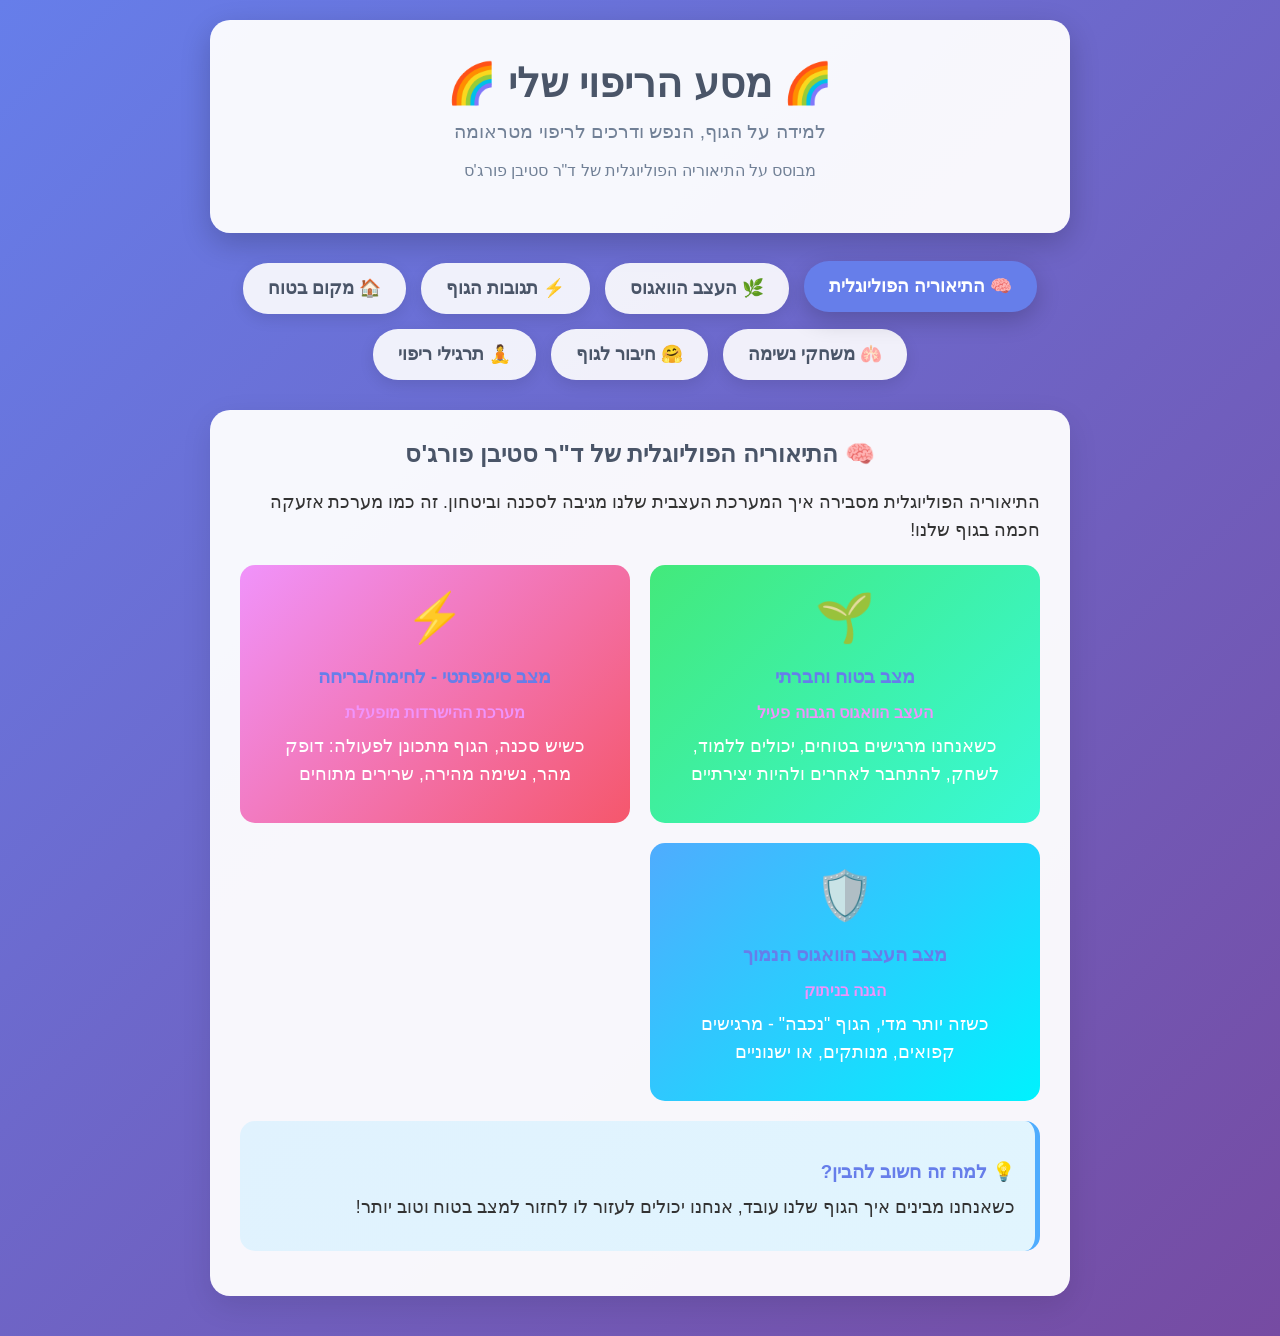
==== Index.html @ b48c8719 "Create Index.html" ====
<!DOCTYPE html>
<html lang="he" dir="rtl">
<head>
    <meta charset="UTF-8">
    <meta name="viewport" content="width=device-width, initial-scale=1.0">
    <title>מסע הריפוי שלי - הבנת טראומה</title>
    <style>
        * {
            margin: 0;
            padding: 0;
            box-sizing: border-box;
            font-family: 'Segoe UI', Tahoma, Geneva, Verdana, sans-serif;
        }

        body {
            background: linear-gradient(135deg, #667eea 0%, #764ba2 100%);
            min-height: 100vh;
            color: #333;
        }

        .container {
            max-width: 900px;
            margin: 0 auto;
            padding: 20px;
        }

        .header {
            text-align: center;
            background: rgba(255, 255, 255, 0.95);
            padding: 40px;
            border-radius: 20px;
            margin-bottom: 30px;
            box-shadow: 0 10px 30px rgba(0, 0, 0, 0.2);
        }

        .header h1 {
            color: #4a5568;
            font-size: 2.5em;
            margin-bottom: 10px;
        }

        .header p {
            color: #718096;
            font-size: 1.2em;
        }

        .navigation {
            display: flex;
            justify-content: center;
            flex-wrap: wrap;
            gap: 15px;
            margin-bottom: 30px;
        }

        .nav-btn {
            background: rgba(255, 255, 255, 0.9);
            border: none;
            padding: 15px 25px;
            border-radius: 25px;
            cursor: pointer;
            font-size: 1.1em;
            font-weight: bold;
            color: #4a5568;
            transition: all 0.3s ease;
            box-shadow: 0 5px 15px rgba(0, 0, 0, 0.1);
        }

        .nav-btn:hover, .nav-btn.active {
            background: #667eea;
            color: white;
            transform: translateY(-2px);
            box-shadow: 0 8px 25px rgba(0, 0, 0, 0.2);
        }

        .content-section {
            display: none;
            background: rgba(255, 255, 255, 0.95);
            padding: 30px;
            border-radius: 20px;
            margin-bottom: 20px;
            box-shadow: 0 10px 30px rgba(0, 0, 0, 0.1);
            animation: fadeIn 0.5s ease-in;
        }

        .content-section.active {
            display: block;
        }

        @keyframes fadeIn {
            from { opacity: 0; transform: translateY(20px); }
            to { opacity: 1; transform: translateY(0); }
        }

        .nervous-system {
            display: grid;
            grid-template-columns: repeat(auto-fit, minmax(280px, 1fr));
            gap: 20px;
            margin: 20px 0;
        }

        .system-card {
            background: linear-gradient(135deg, #43e97b 0%, #38f9d7 100%);
            color: white;
            padding: 25px;
            border-radius: 15px;
            text-align: center;
            transition: transform 0.3s ease;
        }

        .system-card.danger {
            background: linear-gradient(135deg, #f093fb 0%, #f5576c 100%);
        }

        .system-card.shutdown {
            background: linear-gradient(135deg, #4facfe 0%, #00f2fe 100%);
        }

        .system-card:hover {
            transform: scale(1.05);
        }

        .system-icon {
            font-size: 3em;
            margin-bottom: 15px;
        }

        .vagus-illustration {
            background: linear-gradient(135deg, #ffecd2 0%, #fcb69f 100%);
            padding: 30px;
            border-radius: 20px;
            margin: 20px 0;
            text-align: center;
        }

        .vagus-diagram {
            display: flex;
            flex-direction: column;
            align-items: center;
            margin: 20px 0;
        }

        .brain-icon {
            font-size: 4em;
            margin-bottom: 10px;
            animation: pulse 2s infinite;
        }

        @keyframes pulse {
            0%, 100% { opacity: 1; }
            50% { opacity: 0.7; }
        }

        .vagus-line {
            width: 6px;
            height: 100px;
            background: linear-gradient(to bottom, #667eea, #764ba2);
            border-radius: 3px;
            position: relative;
            margin: 10px 0;
        }

        .organs {
            display: flex;
            justify-content: space-around;
            width: 100%;
            margin-top: 20px;
        }

        .organ {
            text-align: center;
            font-size: 2em;
        }

        .breathing-games {
            display: grid;
            grid-template-columns: repeat(auto-fit, minmax(300px, 1fr));
            gap: 20px;
            margin: 20px 0;
        }

        .breathing-exercise {
            text-align: center;
            padding: 30px;
            background: linear-gradient(135deg, #ffecd2 0%, #fcb69f 100%);
            border-radius: 20px;
            margin: 20px 0;
        }

        .breathing-circle {
            width: 200px;
            height: 200px;
            border: 4px solid #ff6b6b;
            border-radius: 50%;
            margin: 20px auto;
            display: flex;
            align-items: center;
            justify-content: center;
            font-size: 1.5em;
            font-weight: bold;
            color: #ff6b6b;
            transition: all 4s ease-in-out;
            cursor: pointer;
        }

        .breathing-circle.inhale {
            transform: scale(1.3);
            background: rgba(255, 107, 107, 0.1);
        }

        .breathing-circle.exhale {
            transform: scale(0.8);
            background: rgba(255, 107, 107, 0.05);
        }

        .box-breathing {
            width: 200px;
            height: 200px;
            border: 4px solid #4facfe;
            margin: 20px auto;
            position: relative;
            background: rgba(79, 172, 254, 0.1);
        }

        .box-dot {
            width: 20px;
            height: 20px;
            background: #4facfe;
            border-radius: 50%;
            position: absolute;
            transition: all 4s ease-in-out;
        }

        .box-dot.top-left { top: -10px; left: -10px; }
        .box-dot.top-right { top: -10px; right: -10px; }
        .box-dot.bottom-right { bottom: -10px; right: -10px; }
        .box-dot.bottom-left { bottom: -10px; left: -10px; }

        .star-breathing {
            width: 200px;
            height: 200px;
            margin: 20px auto;
            position: relative;
            display: flex;
            align-items: center;
            justify-content: center;
        }

        .star {
            font-size: 150px;
            color: #f093fb;
            transition: all 3s ease-in-out;
            cursor: pointer;
        }

        .star.glow {
            color: #ffd700;
            text-shadow: 0 0 20px #ffd700;
            transform: scale(1.2);
        }

        .exercise-btn {
            background: #667eea;
            color: white;
            border: none;
            padding: 15px 30px;
            border-radius: 25px;
            font-size: 1.1em;
            cursor: pointer;
            margin: 10px;
            transition: all 0.3s ease;
        }

        .exercise-btn:hover {
            background: #5a67d8;
            transform: translateY(-2px);
        }

        .body-connection {
            display: grid;
            grid-template-columns: repeat(auto-fit, minmax(200px, 1fr));
            gap: 15px;
            margin: 20px 0;
        }

        .body-part {
            background: linear-gradient(135deg, #a8edea 0%, #fed6e3 100%);
            padding: 20px;
            border-radius: 15px;
            text-align: center;
            cursor: pointer;
            transition: all 0.3s ease;
        }

        .body-part:hover {
            transform: translateY(-5px);
            box-shadow: 0 10px 20px rgba(0, 0, 0, 0.1);
        }

        .safe-space {
            background: linear-gradient(135deg, #d299c2 0%, #fef9d7 100%);
            padding: 30px;
            border-radius: 20px;
            text-align: center;
            margin: 20px 0;
        }

        .safe-space-icon {
            font-size: 4em;
            margin-bottom: 20px;
        }

        .relaxation-exercise {
            background: white;
            padding: 25px;
            border-radius: 15px;
            margin: 20px 0;
            border-right: 5px solid #667eea;
        }

        .response-card {
            background: rgba(255, 255, 255, 0.9);
            padding: 20px;
            border-radius: 15px;
            margin: 15px 0;
            border-right: 5px solid #f093fb;
        }

        .healing-card {
            background: rgba(255, 255, 255, 0.9);
            padding: 20px;
            border-radius: 15px;
            margin: 15px 0;
            border-right: 5px solid #43e97b;
        }

        .progress-bar {
            width: 100%;
            height: 10px;
            background: rgba(255, 255, 255, 0.3);
            border-radius: 5px;
            margin: 20px 0;
            overflow: hidden;
        }

        .progress-fill {
            height: 100%;
            background: #4caf50;
            width: 0%;
            transition: width 0.3s ease;
        }

        h2 {
            color: #4a5568;
            margin-bottom: 20px;
            text-align: center;
        }

        h3 {
            color: #667eea;
            margin: 20px 0 10px 0;
        }

        h4 {
            color: #f093fb;
            margin: 15px 0 10px 0;
        }

        p, li {
            line-height: 1.6;
            margin-bottom: 10px;
            font-size: 1.1em;
        }

        .emoji {
            font-size: 1.5em;
            margin: 0 5px;
        }

        .tip-box {
            background: linear-gradient(135deg, #e0f2fe 0%, #e1f5fe 100%);
            padding: 20px;
            border-radius: 15px;
            margin: 15px 0;
            border-right: 5px solid #4facfe;
        }

        @media (max-width: 768px) {
            .nav-btn {
                padding: 12px 18px;
                font-size: 1em;
            }
            
            .navigation {
                gap: 10px;
            }
            
            .breathing-circle, .box-breathing {
                width: 150px;
                height: 150px;
            }
        }
    </style>
</head>
<body>
    <div class="container">
        <div class="header">
            <h1>🌈 מסע הריפוי שלי 🌈</h1>
            <p>למידה על הגוף, הנפש ודרכים לריפוי מטראומה</p>
            <p style="font-size: 1em; margin-top: 10px;">מבוסס על התיאוריה הפוליוגלית של ד"ר סטיבן פורג'ס</p>
        </div>

        <div class="navigation">
            <button class="nav-btn active" onclick="showSection('theory')">🧠 התיאוריה הפוליוגלית</button>
            <button class="nav-btn" onclick="showSection('vagus')">🌿 העצב הוואגוס</button>
            <button class="nav-btn" onclick="showSection('responses')">⚡ תגובות הגוף</button>
            <button class="nav-btn" onclick="showSection('safe-space')">🏠 מקום בטוח</button>
            <button class="nav-btn" onclick="showSection('breathing')">🫁 משחקי נשימה</button>
            <button class="nav-btn" onclick="showSection('body-connection')">🤗 חיבור לגוף</button>
            <button class="nav-btn" onclick="showSection('relaxation')">🧘 תרגילי ריפוי</button>
        </div>

        <!-- התיאוריה הפוליוגלית -->
        <div class="content-section active" id="theory">
            <h2>🧠 התיאוריה הפוליוגלית של ד"ר סטיבן פורג'ס</h2>
            
            <p>התיאוריה הפוליוגלית מסבירה איך המערכת העצבית שלנו מגיבה לסכנה וביטחון. זה כמו מערכת אזעקה חכמה בגוף שלנו!</p>
            
            <div class="nervous-system">
                <div class="system-card">
                    <div class="system-icon">🌱</div>
                    <h3>מצב בטוח וחברתי</h3>
                    <h4>העצב הוואגוס הגבוה פעיל</h4>
                    <p>כשאנחנו מרגישים בטוחים, יכולים ללמוד, לשחק, להתחבר לאחרים ולהיות יצירתיים</p>
                </div>
                <div class="system-card danger">
                    <div class="system-icon">⚡</div>
                    <h3>מצב סימפתטי - לחימה/בריחה</h3>
                    <h4>מערכת ההישרדות מופעלת</h4>
                    <p>כשיש סכנה, הגוף מתכונן לפעולה: דופק מהר, נשימה מהירה, שרירים מתוחים</p>
                </div>
                <div class="system-card shutdown">
                    <div class="system-icon">🛡️</div>
                    <h3>מצב העצב הוואגוס הנמוך</h3>
                    <h4>הגנה בניתוק</h4>
                    <p>כשזה יותר מדי, הגוף "נכבה" - מרגישים קפואים, מנותקים, או ישנוניים</p>
                </div>
            </div>

            <div class="tip-box">
                <h3>💡 למה זה חשוב להבין?</h3>
                <p>כשאנחנו מבינים איך הגוף שלנו עובד, אנחנו יכולים לעזור לו לחזור למצב בטוח וטוב יותר!</p>
            </div>
        </div>

        <!-- העצב הוואגוס -->
        <div class="content-section" id="vagus">
            <h2>🌿 העצב הוואגוס - הגיבור שלנו</h2>
            
            <div class="vagus-illustration">
                <h3>מסע העצב הוואגוס בגוף</h3>
                <div class="vagus-diagram">
                    <div class="brain-icon">🧠</div>
                    <p><strong>המוח</strong> - כאן הכל מתחיל</p>
                    
                    <div class="vagus-line"></div>
                    
                    <div class="organs">
                        <div class="organ">
                            <div>💗</div>
                            <p>לב</p>
                        </div>
                        <div class="organ">
                            <div>🫁</div>
                            <p>ריאות</p>
                        </div>
                        <div class="organ">
                            <div>🍯</div>
                            <p>בטן</p>
                        </div>
                    </div>
                </div>
                
                <div class="response-card">
                    <h4>🌱 העצב הוואגוס הגבוה (החלק החדש)</h4>
                    <p><strong>מה הוא עושה:</strong> עוזר לנו להרגיש בטוחים, להתחבר לאחרים ולהיות רגועים</p>
                    <p><strong>איך זה מרגיש:</strong> נעים, רגוע, יכול לחייך ולדבר בקלות</p>
                </div>
                
                <div class="response-card">
                    <h4>🛡️ העצב הוואגוס הנמוך (החלק הישן)</h4>
                    <p><strong>מה הוא עושה:</strong> מגן עלינו בזמן סכנה גדולה על ידי "כיבוי" הגוף</p>
                    <p><strong>איך זה מרגיש:</strong> קפוא, מנותק, קשה לדבר או לזוז</p>
                </div>
            </div>
        </div>

        <!-- תגובות הגוף -->
        <div class="content-section" id="responses">
            <h2>⚡ תגובות הגוף והדרכים לעזרה</h2>
            
            <div class="response-card">
                <h3>🌈 מצב בטוח וחברתי</h3>
                <h4>איך מזהים:</h4>
                <p>• נשימה רגועה ועמוקה • פנים רגועות • יכולת להקשיב ולדבר • עיניים רכות</p>
                <h4>איך שומרים על המצב הזה:</h4>
                <p>• מוזיקה נעימה • חיבוקים • שיחות נעימות • יצירה ומשחק</p>
            </div>
            
            <div class="response-card">
                <h3>🏃‍♂️ מצב לחימה/בריחה</h3>
                <h4>איך מזהים:</h4>
                <p>• דופק מהר • נשימה מהירה • שרירים מתוחים • קושי לשבת במקום</p>
                <h4>איך עוזרים:</h4>
                <p>• תרגילי נשימה • פעילות גופנית • מוזיקה קצבית • תרגילי הרפיה</p>
            </div>
            
            <div class="response-card">
                <h3>🐢 מצב ניתוק והגנה</h3>
                <h4>איך מזהים:</h4>
                <p>• תחושת "קפיאה" • קושי לדבר • מרגיש רחוק • עייפות חזקה</p>
                <h4>איך עוזרים:</h4>
                <p>• תנועה עדינה • מגע רך • צבעים חמים • מוזיקה שקטה</p>
            </div>

            <div class="tip-box">
                <h3>🔄 תהליך הריפוי</h3>
                <p>הגוף שלנו יודע איך לרפא את עצמו! אנחנו רק צריכים לתת לו את הכלים הנכונים ולהיות סבלניים.</p>
                <p><strong>זכרו:</strong> כל תגובה של הגוף היא תגובת הישרדות חכמה. אנחנו לא צריכים להיות כועסים על הגוף - הוא מנסה להגן עלינו!</p>
            </div>
        </div>

        <!-- מקום בטוח -->
        <div class="content-section" id="safe-space">
            <div class="safe-space">
                <div class="safe-space-icon">🏡</div>
                <h2>מקום בטוח בפנים</h2>
                
                <p>בכל אחד מאיתנו יש מקום מיוחד בפנים שתמיד בטוח! זה המקום שלנו, שאף אחד לא יכול לקחת מאיתנו.</p>
                
                <div class="healing-card">
                    <h3>המקום הבטוח שלי יכול להיות:</h3>
                    <p>🏖️ חוף יפה עם גלים רגועים</p>
                    <p>🏠 בית חם ונעים</p>
                    <p>🌳 עץ גדול וחזק</p>
                    <p>☁️ ענן רך בשמיים</p>
                    <p>🌸 גן פרחים צבעוני</p>
                    <p>🏔️ הר גבוה ושקט</p>
                </div>

                <h3>💭 איך יוצרים מקום בטוח?</h3>
                <div class="healing-card">
                    <p><strong>שלב 1:</strong> עצמו עיניים ונשמו לאט ובעמק</p>
                    <p><strong>שלב 2:</strong> תארו לעצמכם מקום שבו אתם מרגישים בטוחים לגמרי</p>
                    <p><strong>שלב 3:</strong> הוסיפו פרטים: איזה צבעים יש שם? איזה ריחות? איזה קולות?</p>
                    <p><strong>שלב 4:</strong> תחושו איך הגוף שלכם נרגע במקום הזה</p>
                    <p><strong>שלב 5:</strong> תזכרו - תמיד תוכלו לחזור לכאן כשתרצו!</p>
                </div>

                <div class="tip-box">
                    <h3>✨ טיפ מיוחד</h3>
                    <p>אפשר לצייר את המקום הבטוח, לכתוב עליו, או אפילו ליצור אותו במציאות (פינה קטנה בחדר עם כרית ובובה)!</p>
                </div>
            </div>
        </div>

        <!-- משחקי נשימה -->
        <div class="content-section" id="breathing">
            <h2>🫁 משחקי נשימה לריפוי</h2>
            
            <div class="breathing-games">
                <!-- נשימת בלון -->
                <div class="breathing-exercise">
                    <h3>🎈 נשימת הבלון הקסום</h3>
                    <div class="breathing-circle" id="breathingCircle" onclick="startBalloonBreathing()">
                        <span id="breathingText">לחצו להתחלה</span>
                    </div>
                    <button class="exercise-btn" onclick="startBalloonBreathing()">התחל תרגיל</button>
                    <button class="exercise-btn" onclick="stopBalloonBreathing()">עצור</button>
                    <div class="progress-bar">
                        <div class="progress-fill" id="balloonProgress"></div>
                    </div>
                    <p>הבלון שלנו גדל בשאיפה וקטן בנשיפה, כמו קסם!</p>
                </div>

                <!-- נשימת קופסא -->
                <div class="breathing-exercise" style="background: linear-gradient(135deg, #e1f5fe 0%, #b3e5fc 100%);">
                    <h3>📦 נשימת הקופסא</h3>
                    <div class="box-breathing" id="boxBreathing">
                        <div class="box-dot top-left" id="boxDot"></div>
                        <div style="text-align: center; margin-top: 80px; color: #4facfe; font-weight: bold;" id="boxText">לחצו להתחלה</div>
                    </div>
                    <button class="exercise-btn" onclick="startBoxBreathing()" style="background: #4facfe;">התחל תרגיל</button>
                    <button class="exercise-btn" onclick="stopBoxBreathing()" style="background: #4facfe;">עצור</button>
                    <div class="progress-bar">
                        <div class="progress-fill" id="boxProgress" style="background: #4facfe;"></div>
                    </div>
                    <p>עוקבים אחרי הנקודה מסביב לקופסא ונושמים: שאיפה → החזקה → נשיפה → החזקה</p>
                </div>

                <!-- נשימת כוכב -->
                <div class="breathing-exercise" style="background: linear-gradient(135deg, #fce4ec 0%, #f8bbd9 100%);">
                    <h3>⭐ נשימת הכוכב הזוהר</h3>
                    <div class="star-breathing">
                        <div class="star" id="breathingStar" onclick="startStarBreathing()">⭐</div>
                    </div>
                    <div id="starText" style="color: #f093fb; font-weight: bold; margin-bottom: 15px;">לחצו על הכוכב</div>
                    <button class="exercise-btn" onclick="startStarBreathing()" style="background: #f093fb;">התחל תרגיל</button>
                    <button class="exercise-btn" onclick="stopStarBreathing()" style="background: #f093fb;">עצור</button>
                    <div class="progress-bar">
                        <div class="progress-fill" id="starProgress" style="background: #f093fb;"></div>
                    </div>
                    <p>הכוכב זוהר כשאנחנו שואפים ומתעמעם כשאנחנו נושפים. כמה יפה!</p>
                </div>
            </div>

            <div class="relaxation-exercise">
                <h3>🌊 עוד טכניקות נשימה</h3>
                <div class="healing-card">
                    <h4>🐝 נשימת הדבורה</h4>
                    <p>שאפו דרך האף, ובנשיפה עשו קול "זזזז" כמו דבורה. הרעדות עוזרות לרגע את המערכת העצבית!</p>
                </div>
                <div class="healing-card">
                    <h4>🌊 נשימת הגלים</h4>
                    <p>דמיינו שאתם שוכבים על החוף... שאפו כמו גל שמגיע לחוף (4 ספירות), עצרו בנחת (2 ספירות), נשפו כמו גל שחוזר לים (6 ספירות)</p>
                </div>
            </div>
        </div>

        <!-- חיבור לגוף -->
        <div class="content-section" id="body-connection">
            <h2>🤗 חיבור לגוף שלנו</h2>
            
            <p>הגוף שלנו מדבר איתנו כל הזמן! צריך רק לדעת להקשיב 👂</p>
            <p>פיתוח מודעות גופנית (Body Awareness) חיוני לתהליך הריפוי מטראומה</p>

            <div class="body-connection">
                <div class="body-part" onclick="exploreBodyPart('head')">
                    <h3>🧠 הראש</h3>
                    <p>כאן נמצאים הרגשות והמחשבות</p>
                </div>
                <div class="body-part" onclick="exploreBodyPart('chest')">
                    <h3>💗 החזה</h3>
                    <p>כאן מרגישים אהבה וכעס</p>
                </div>
                <div class="body-part" onclick="exploreBodyPart('belly')">
                    <h3>🔥 הבטן</h3>
                    <p>כאן נמצא הכוח שלנו</p>
                </div>
                <div class="body-part" onclick="exploreBodyPart('hands')">
                    <h3>✋ הידיים</h3>
                    <p>נותנות ומקבלות מגע</p>
                </div>
                <div class="body-part" onclick="exploreBodyPart('legs')">
                    <h3>🦵 הרגליים</h3>
                    <p>נושאות אותנו ומחוברות לאדמה</p>
                </div>
            </div>

            <div class="relaxation-exercise">
                <h3>🔍 סריקת הגוף</h3>
                <p>שכבו בנוחות ותעברו בתשומת לב על כל חלק בגוף:</p>
                <div class="healing-card">
                    <p>• איך מרגיש כל חלק?</p>
                    <p>• איפה יש מתח?</p>
                    <p>• איפה יש רגיעה?</p>
                    <p>• שלחו נשימה לכל מקום שצריך ריפוי</p>
                </div>
            </div>
        </div>

        <!-- תרגילי רגיעה וריפוי -->
        <div class="content-section" id="relaxation">
            <h2>🧘 תרגילי רגיעה וריפוי</h2>

            <div class="relaxation-exercise">
                <h3>🌳 תרגיל עץ הכוח</h3>
                <div class="healing-card">
                    <p><strong>עמדו זקופים כמו עץ חזק! 🌳</strong></p>
                    <p>• השורשים שלכם נמצאים עמוק באדמה</p>
                    <p>• הגזע (הגוף) חזק ויציב</p>
                    <p>• הענפים (הידיים) נמתחים לשמיים</p>
                    <p>• אתם חזקים ויכולים להתמודד עם כל רוח!</p>
                </div>
                <div class="tip-box">
                    <h4>💡 למה זה עוזר?</h4>
                    <p>תרגיל גראונדינג זה עוזר לחזק את התחושה של יציבות ובטחון. הוא מחבר אותנו לאדמה ונותן לנו כוח פנימי.</p>
                </div>
            </div>

            <div class="relaxation-exercise">
                <h3>🦋 שחרור מתחים</h3>
                <div class="healing-card">
                    <p>• תכווצו את כל הגוף למשך 5 שניות</p>
                    <p>• שחררו הכל בבת אחת</p>
                    <p>• הרגישו איך המתח יוצא מהגוף</p>
                    <p>• חזרו 3 פעמים</p>
                </div>
                <div class="tip-box">
                    <h4>💡 למה זה עוזר?</h4>
                    <p>כשאנחנו מכווצים ומשחררים שרירים, אנחנו מלמדים את הגוף איך להרפות ולשחרר מתח שנצבר.</p>
                </div>
            </div>

            <div class="relaxation-exercise">
                <h3>❤️ מגע עצמי מרגיע</h3>
                <div class="healing-card">
                    <p>• שימו יד על הלב</p>
                    <p>• הרגישו את הדופק</p>
                    <p>• אמרו לעצמכם: "אני בטוח/ה עכשיו"</p>
                    <p>• נשמו לאט ובעמק</p>
                </div>
                <div class="tip-box">
                    <h4>💡 למה זה עוזר?</h4>
                    <p>מגע עצמי מפעיל את העצב הוואגוס ועוזר למערכת העצבית להירגע. זה אומר לגוף שהוא בטוח.</p>
                </div>
            </div>

            <div class="relaxation-exercise">
                <h3>🎨 יצירת רגשות</h3>
                <div class="healing-card">
                    <p><strong>ציירו איך הרגש שלכם נראה היום:</strong></p>
                    <p>• איזה צבע הוא?</p>
                    <p>• איזה צורה?</p>
                    <p>• איפה בגוף אתם מרגישים אותו?</p>
                    <p>• אפשר גם לכתוב, לרקוד, או לשיר את הרגש</p>
                </div>
                <div class="tip-box">
                    <h4>💡 למה זה עוזר?</h4>
                    <p>ביטוי יצירתי עוזר לנו לעבד רגשות קשים ולתת להם מקום. כשאנחנו יוצרים, אנחנו במצב בטוח וחברתי.</p>
                </div>
            </div>

            <div class="relaxation-exercise">
                <h3>🌙 הכנה לשינה מרגיעה</h3>
                <div class="healing-card">
                    <p>• מעברים איטיים בין הפעילויות</p>
                    <p>• תרגילי נשימה במיטה</p>
                    <p>• חזרה על המקום הבטוח</p>
                    <p>• חיבוק עצמי או בובה רכה</p>
                    <p>• מוזיקה שקטה ונעימה</p>
                </div>
                <div class="tip-box">
                    <h4>💡 למה זה עוזר?</h4>
                    <p>שינה טובה היא חלק חשוב מהריפוי. כשאנחנו ישנים, המוח מעבד ומרפא את החוויות של היום.</p>
                </div>
            </div>
        </div>
    </div>

    <script>
        // משתנים גלובליים
        let balloonBreathingActive = false;
        let boxBreathingActive = false;
        let starBreathingActive = false;

        // פונקציות ניווט
        function showSection(sectionId) {
            // הסתרת כל הסקשנים
            const sections = document.querySelectorAll('.content-section');
            sections.forEach(section => {
                section.classList.remove('active');
            });
            
            // הצגת הסקשן הנבחר
            document.getElementById(sectionId).classList.add('active');
            
            // עדכון כפתורי הניווט
            const navBtns = document.querySelectorAll('.nav-btn');
            navBtns.forEach(btn => {
                btn.classList.remove('active');
            });
            event.target.classList.add('active');
        }

        // נשימת בלון
        function startBalloonBreathing() {
            if (balloonBreathingActive) return;
            
            balloonBreathingActive = true;
            const circle = document.getElementById('breathingCircle');
            const text = document.getElementById('breathingText');
            const progress = document.getElementById('balloonProgress');
            
            let cycle = 0;
            const maxCycles = 8;
            
            function breatheCycle() {
                if (!balloonBreathingActive || cycle >= maxCycles) {
                    balloonBreathingActive = false;
                    text.textContent = 'כל הכבוד! 🌟';
                    circle.className = 'breathing-circle';
                    progress.style.width = '100%';
                    setTimeout(() => {
                        text.textContent = 'לחצו להתחלה';
                        progress.style.width = '0%';
                    }, 2000);
                    return;
                }
                
                // שאיפה
                text.textContent = 'שאפו... 🌬️';
                circle.className = 'breathing-circle inhale';
                
                setTimeout(() => {
                    if (!balloonBreathingActive) return;
                    
                    // נשיפה
                    text.textContent = 'נשפו... 😌';
                    circle.className = 'breathing-circle exhale';
                    
                    setTimeout(() => {
                        cycle++;
                        progress.style.width = (cycle / maxCycles * 100) + '%';
                        breatheCycle();
                    }, 4000);
                }, 4000);
            }
            
            breatheCycle();
        }

        function stopBalloonBreathing() {
            balloonBreathingActive = false;
            document.getElementById('breathingText').textContent = 'לחצו להתחלה';
            document.getElementById('breathingCircle').className = 'breathing-circle';
            document.getElementById('balloonProgress').style.width = '0%';
        }

        // נשימת קופסא
        function startBoxBreathing() {
            if (boxBreathingActive) return;
            
            boxBreathingActive = true;
            const dot = document.getElementById('boxDot');
            const text = document.getElementById('boxText');
            const progress = document.getElementById('boxProgress');
            
            let cycle = 0;
            const maxCycles = 6;
            
            function boxCycle() {
                if (!boxBreathingActive || cycle >= maxCycles) {
                    boxBreathingActive = false;
                    text.textContent = 'כל הכבוד! 🌟';
                    dot.style.top = '-10px';
                    dot.style.left = '-10px';
                    progress.style.width = '100%';
                    setTimeout(() => {
                        text.textContent = 'לחצו להתחלה';
                        progress.style.width = '0%';
                    }, 2000);
                    return;
                }
                
                // שאיפה - מעלה
                text.textContent = 'שאפו... ↑';
                dot.style.top = '-10px';
                dot.style.left = '190px';
                
                setTimeout(() => {
                    if (!boxBreathingActive) return;
                    
                    // החזקה - ימינה
                    text.textContent = 'החזיקו... →';
                    dot.style.top = '190px';
                    dot.style.left = '190px';
                    
                    setTimeout(() => {
                        if (!boxBreathingActive) return;
                        
                        // נשיפה - למטה
                        text.textContent = 'נשפו... ↓';
                        dot.style.top = '190px';
                        dot.style.left = '-10px';
                        
                        setTimeout(() => {
                            if (!boxBreathingActive) return;
                            
                            // החזקה - שמאלה
                            text.textContent = 'החזיקו... ←';
                            dot.style.top = '-10px';
                            dot.style.left = '-10px';
                            
                            setTimeout(() => {
                                cycle++;
                                progress.style.width = (cycle / maxCycles * 100) + '%';
                                boxCycle();
                            }, 4000);
                        }, 4000);
                    }, 4000);
                }, 4000);
            }
            
            boxCycle();
        }

        function stopBoxBreathing() {
            boxBreathingActive = false;
            document.getElementById('boxText').textContent = 'לחצו להתחלה';
            document.getElementById('boxDot').style.top = '-10px';
            document.getElementById('boxDot').style.left = '-10px';
            document.getElementById('boxProgress').style.width = '0%';
        }

        // נשימת כוכב
        function startStarBreathing() {
            if (starBreathingActive) return;
            
            starBreathingActive = true;
            const star = document.getElementById('breathingStar');
            const text = document.getElementById('starText');
            const progress = document.getElementById('starProgress');
            
            let cycle = 0;
            const maxCycles = 7;
            
            function starCycle() {
                if (!starBreathingActive || cycle >= maxCycles) {
                    starBreathingActive = false;
                    text.textContent = 'כל הכבוד! ✨';
                    star.className = 'star';
                    progress.style.width = '100%';
                    setTimeout(() => {
                        text.textContent = 'לחצו על הכוכב';
                        progress.style.width = '0%';
                    }, 2000);
                    return;
                }
                
                // שאיפה - זוהר
                text.textContent = 'שאפו והכוכב זוהר... ✨';
                star.className = 'star glow';
                
                setTimeout(() => {
                    if (!starBreathingActive) return;
                    
                    // נשיפה - דועך
                    text.textContent = 'נשפו והכוכב דועך... 🌟';
                    star.className = 'star';
                    
                    setTimeout(() => {
                        cycle++;
                        progress.style.width = (cycle / maxCycles * 100) + '%';
                        starCycle();
                    }, 3000);
                }, 3000);
            }
            
            starCycle();
        }

        function stopStarBreathing() {
            starBreathingActive = false;
            document.getElementById('starText').textContent = 'לחצו על הכוכב';
            document.getElementById('breathingStar').className = 'star';
            document.getElementById('starProgress').style.width = '0%';
        }

        // חקירת חלקי גוף
        function exploreBodyPart(part) {
            const messages = {
                head: '🧠 הראש שלכם מלא ברעיונות ורגשות! כשמרגישים הרבה, אפשר לנשום ולתת לרעיונות להיות כמו עננים שעוברים בשמיים. זה בסדר לחשוב ולהרגיש!',
                
                chest: '💗 הלב שלכם הוא כמו תוף שמנגן את השיר של החיים! כשהוא דופק מהר, זה אומר שהגוף מתכונן למשהו. אפשר לשים יד על הלב ולנשום איתו.',
                
                belly: '🔥 הבטן היא המקום שבו נמצא הכוח שלכם! כמו אש קטנה שנותנת לכם אנרגיה. כשמרגישים פרפרים בבטן, זה אומר שמשהו חשוב קורה.',
                
                hands: '✋ הידיים שלכם יכולות לתת חיבוקים, ליצור ולגעת. הן גם יכולות להגן עליכם. כשמרגישים לא בטוחים, אפשר לחבק את עצמכם בעדינות.',
                
                legs: '🦵 הרגליים שלכם הן כמו שורשים של עץ! הן מחברות אתכם לאדמה ונותנות לכם כוח לעמוד חזק. הרגישו איך הן נושאות אתכם.'
            };
            
            alert(messages[part] || 'חלק מיוחד בגוף שלכם! 🌟');
        }

        // אתחול האפליקציה
        document.addEventListener('DOMContentLoaded', function() {
            console.log('אפליקציית הטראומה נטענה בהצלחה! 🌈');
        });
    </script>
</body>
</html>
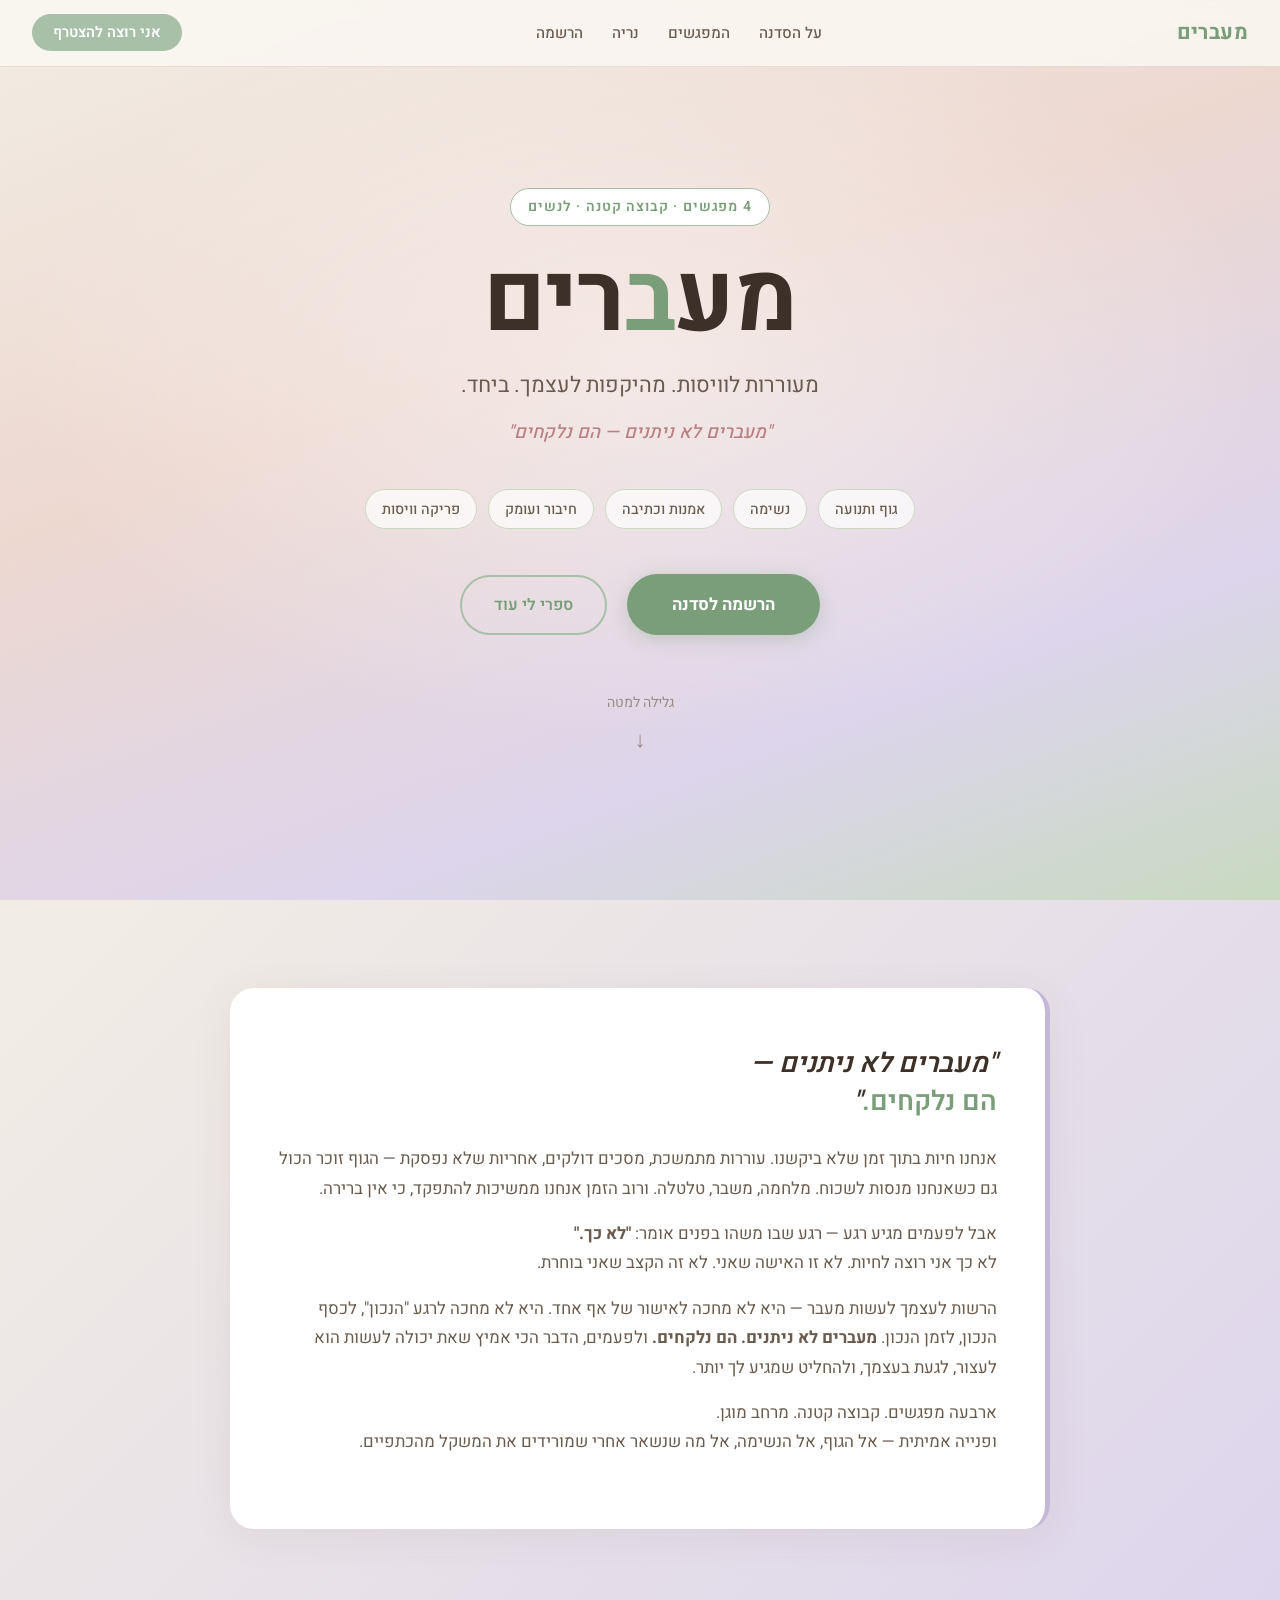
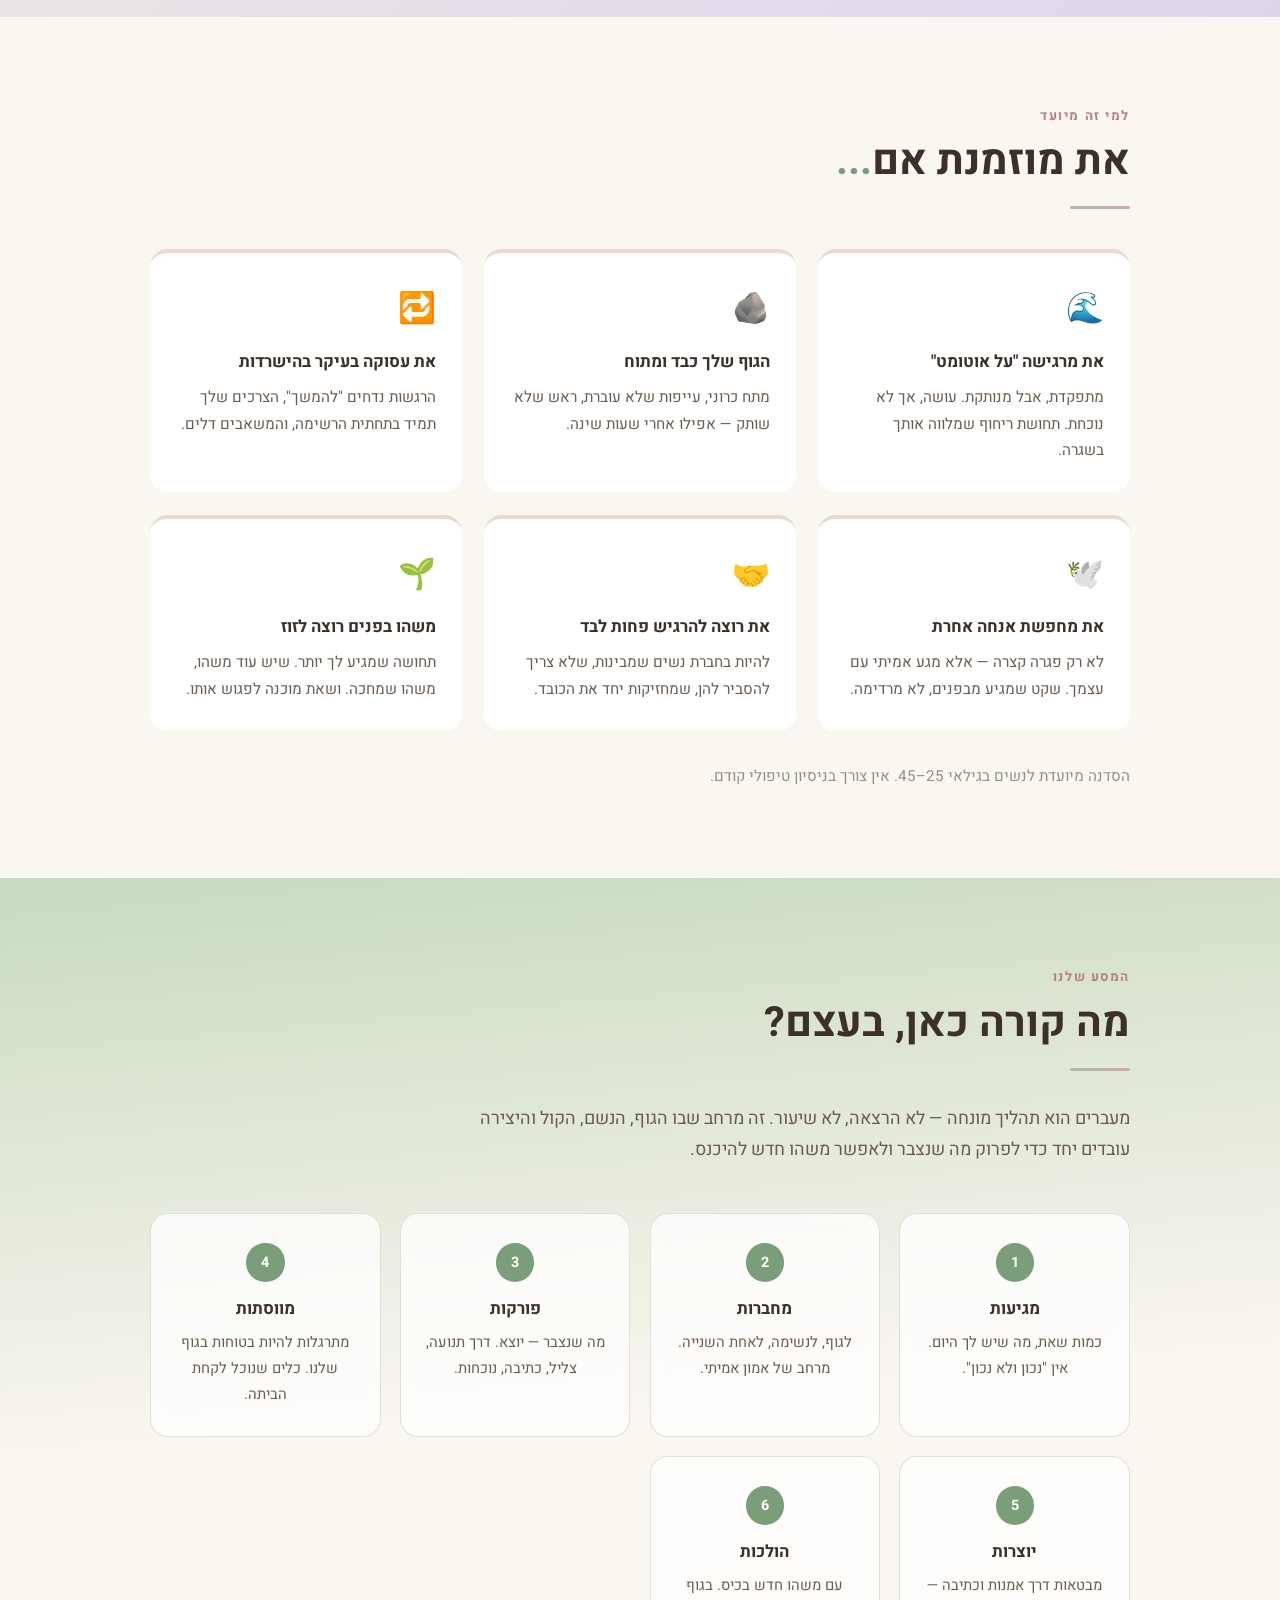
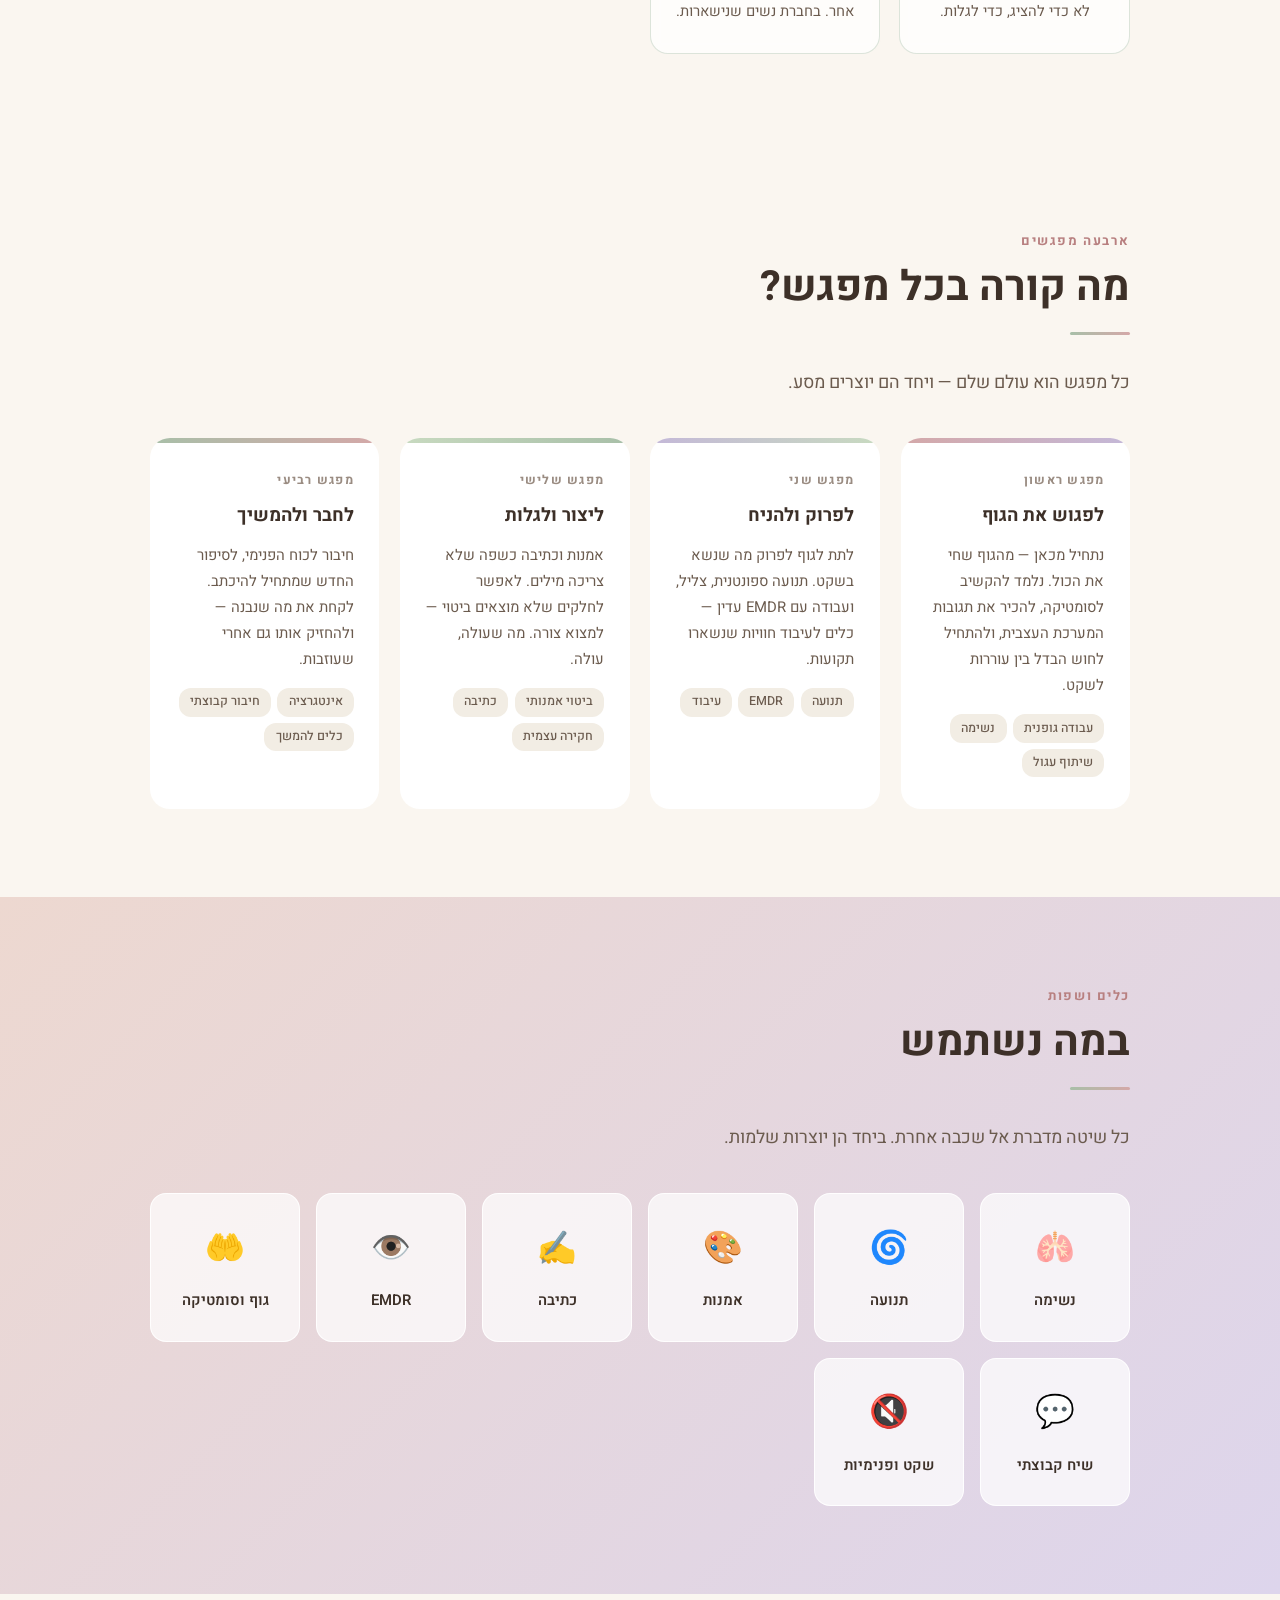
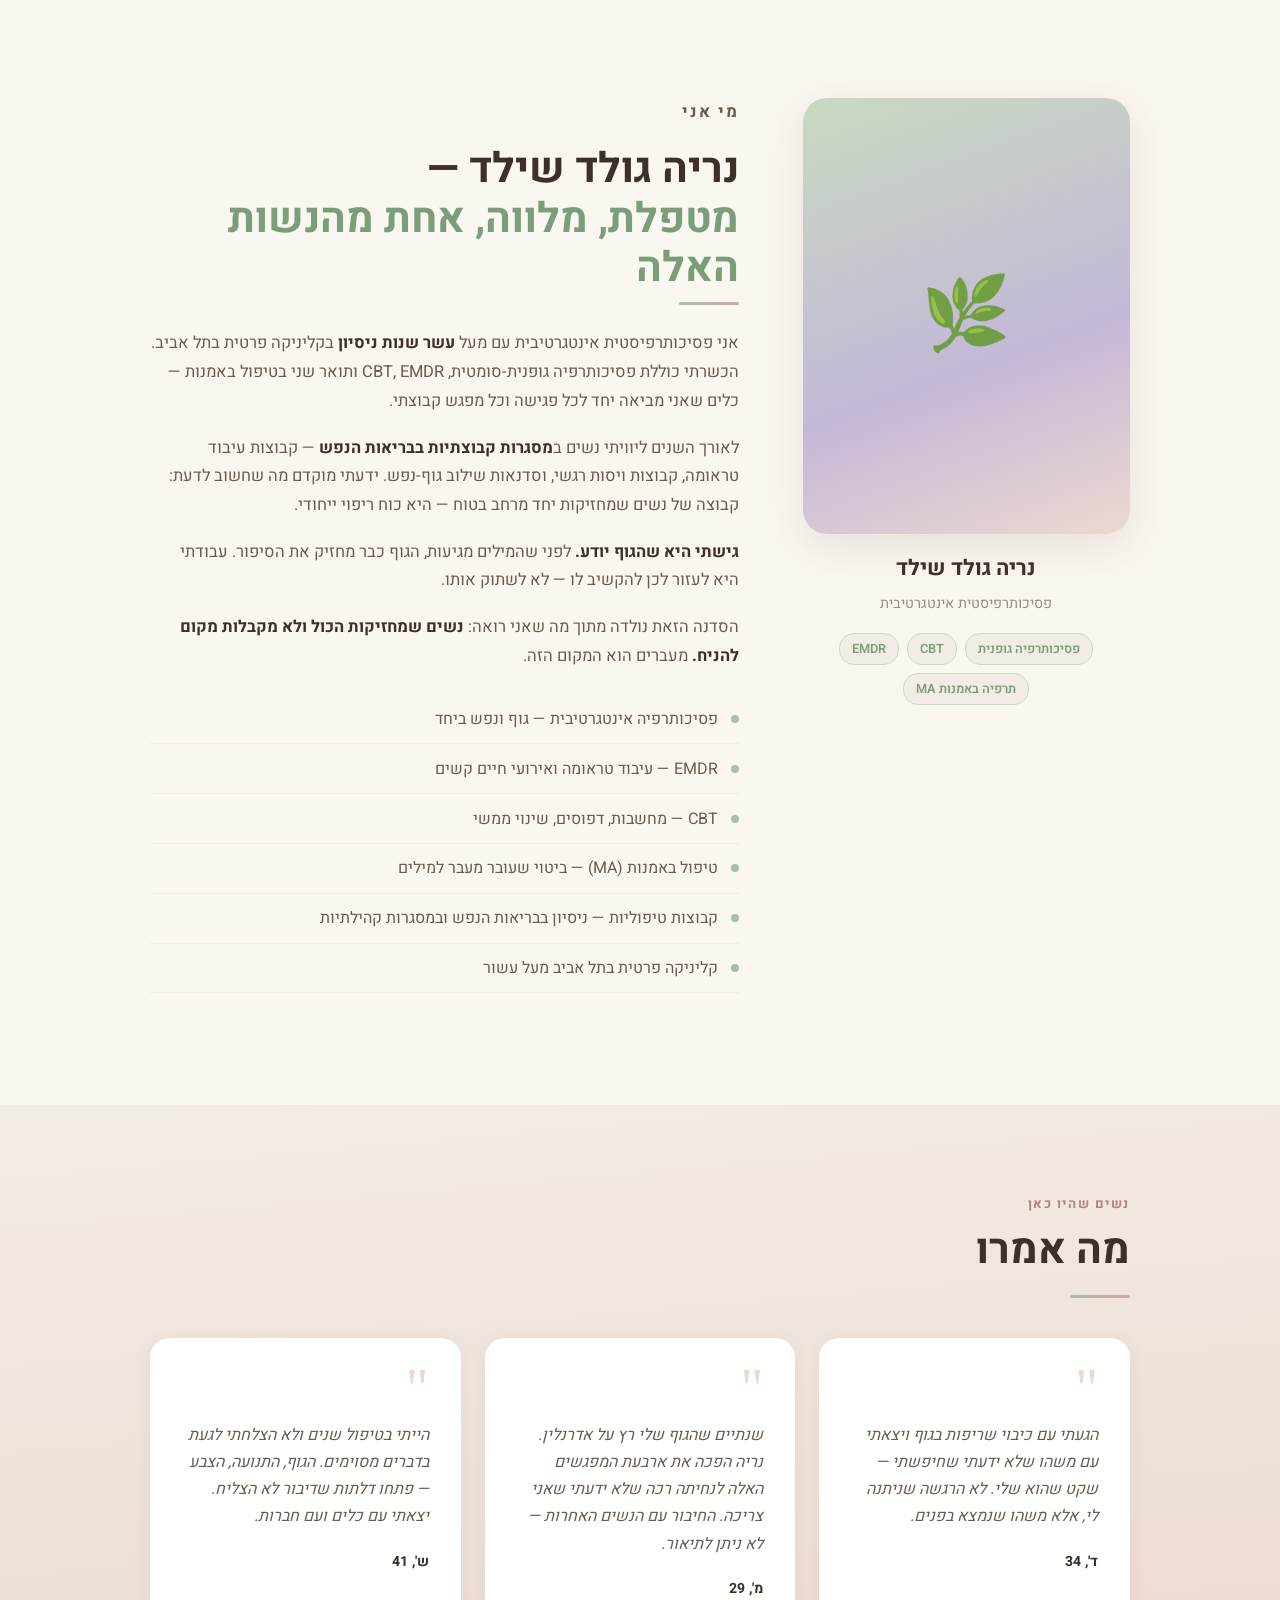
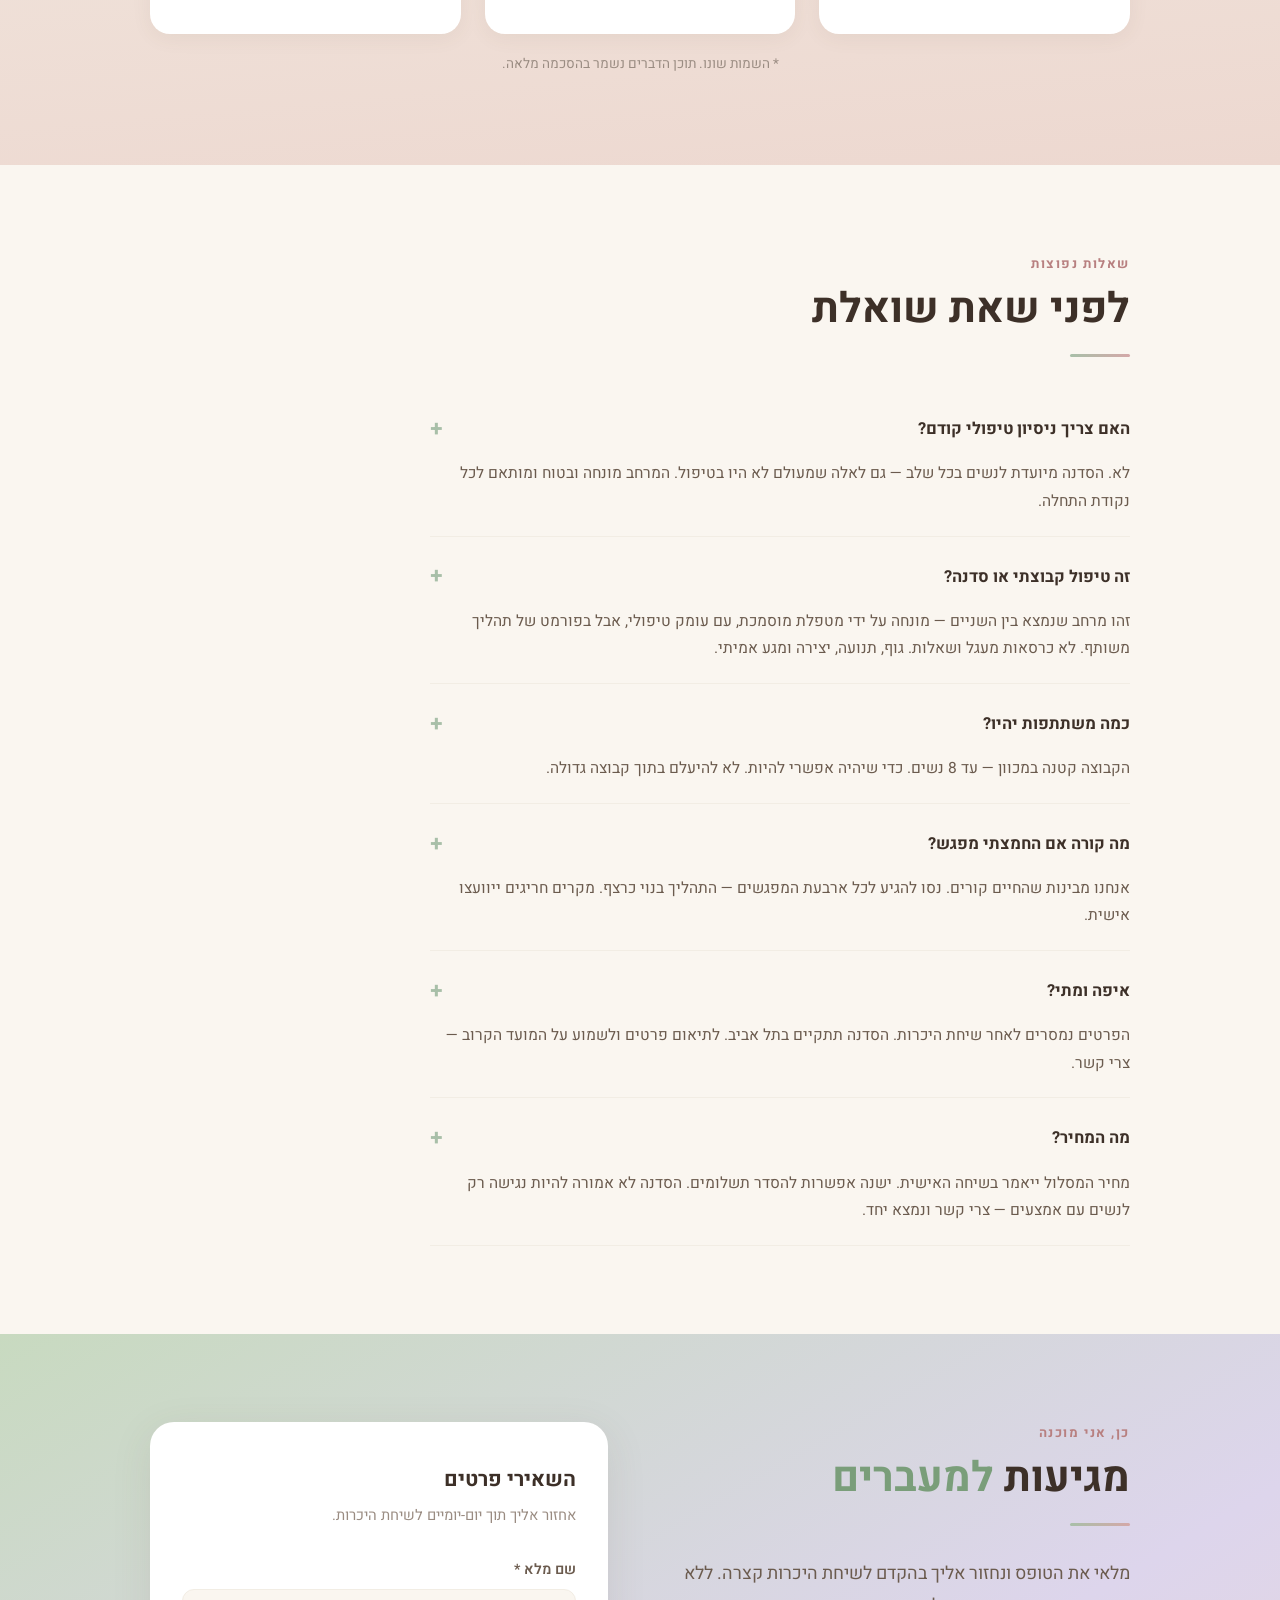
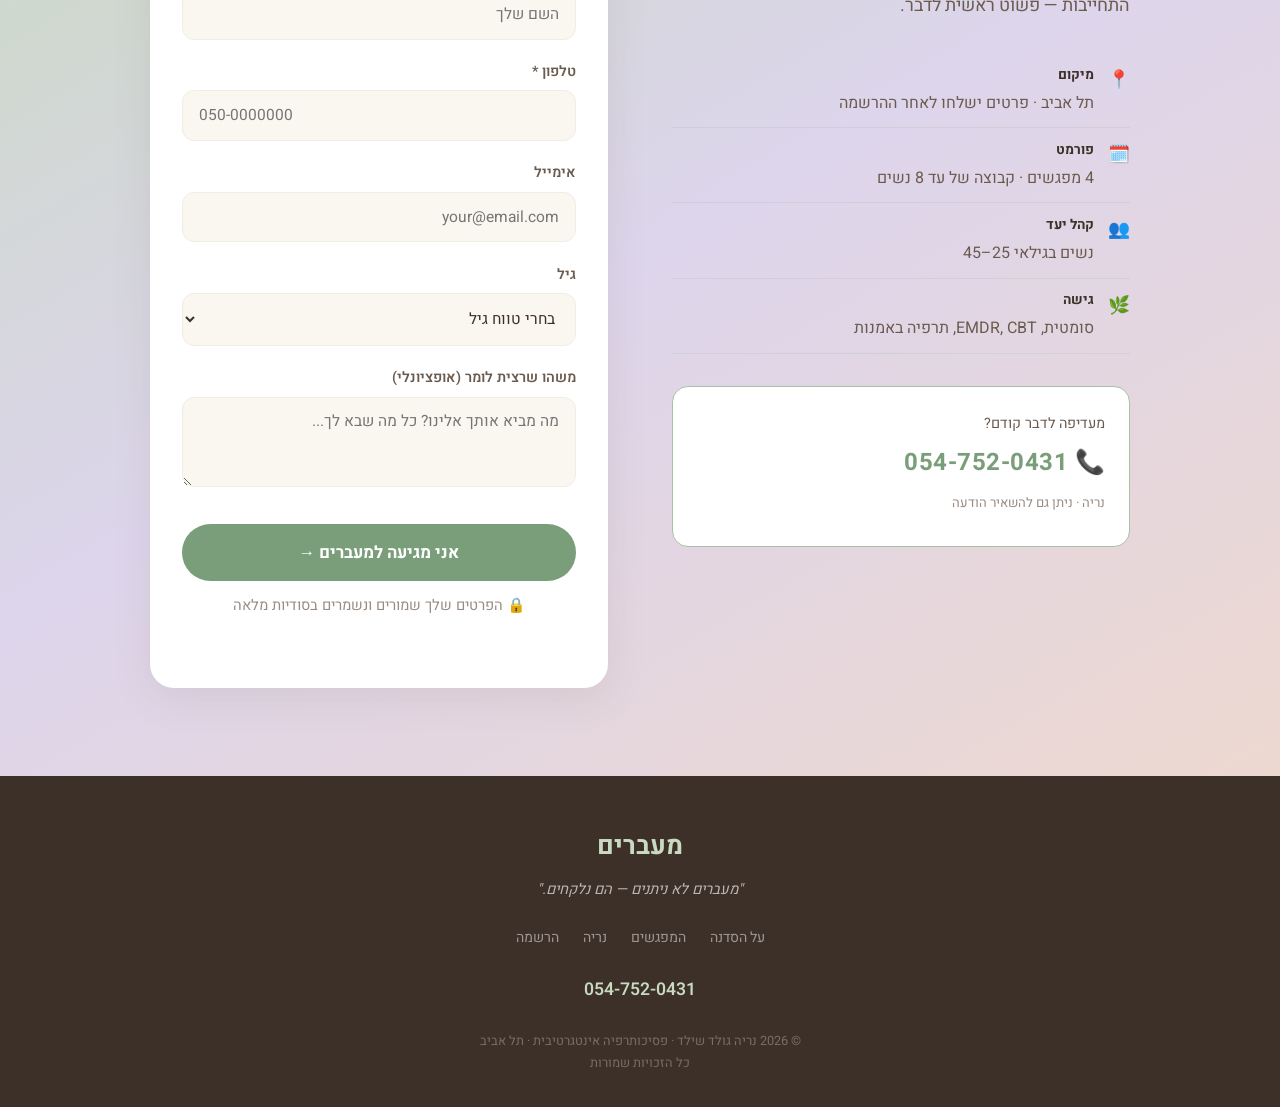
==== commit ef80747d: "Add מעברים landing page for women's transition workshops Full Hebrew RTL landing page for Neria Gold" ====
--- a/Index.html
+++ b/Index.html
@@ -1,982 +1,1011 @@
 <!DOCTYPE html>
 <html lang="he" dir="rtl">
 <head>
-    <meta charset="UTF-8">
-    <meta name="viewport" content="width=device-width, initial-scale=1.0">
-    <title>מסע הריפוי שלי - הבנת טראומה</title>
-    <style>
-        * {
-            margin: 0;
-            padding: 0;
-            box-sizing: border-box;
-            font-family: 'Segoe UI', Tahoma, Geneva, Verdana, sans-serif;
-        }
-
-        body {
-            background: linear-gradient(135deg, #667eea 0%, #764ba2 100%);
-            min-height: 100vh;
-            color: #333;
-        }
-
-        .container {
-            max-width: 900px;
-            margin: 0 auto;
-            padding: 20px;
-        }
-
-        .header {
-            text-align: center;
-            background: rgba(255, 255, 255, 0.95);
-            padding: 40px;
-            border-radius: 20px;
-            margin-bottom: 30px;
-            box-shadow: 0 10px 30px rgba(0, 0, 0, 0.2);
-        }
-
-        .header h1 {
-            color: #4a5568;
-            font-size: 2.5em;
-            margin-bottom: 10px;
-        }
-
-        .header p {
-            color: #718096;
-            font-size: 1.2em;
-        }
-
-        .navigation {
-            display: flex;
-            justify-content: center;
-            flex-wrap: wrap;
-            gap: 15px;
-            margin-bottom: 30px;
-        }
-
-        .nav-btn {
-            background: rgba(255, 255, 255, 0.9);
-            border: none;
-            padding: 15px 25px;
-            border-radius: 25px;
-            cursor: pointer;
-            font-size: 1.1em;
-            font-weight: bold;
-            color: #4a5568;
-            transition: all 0.3s ease;
-            box-shadow: 0 5px 15px rgba(0, 0, 0, 0.1);
-        }
-
-        .nav-btn:hover, .nav-btn.active {
-            background: #667eea;
-            color: white;
-            transform: translateY(-2px);
-            box-shadow: 0 8px 25px rgba(0, 0, 0, 0.2);
-        }
-
-        .content-section {
-            display: none;
-            background: rgba(255, 255, 255, 0.95);
-            padding: 30px;
-            border-radius: 20px;
-            margin-bottom: 20px;
-            box-shadow: 0 10px 30px rgba(0, 0, 0, 0.1);
-            animation: fadeIn 0.5s ease-in;
-        }
-
-        .content-section.active {
-            display: block;
-        }
-
-        @keyframes fadeIn {
-            from { opacity: 0; transform: translateY(20px); }
-            to { opacity: 1; transform: translateY(0); }
-        }
-
-        .nervous-system {
-            display: grid;
-            grid-template-columns: repeat(auto-fit, minmax(280px, 1fr));
-            gap: 20px;
-            margin: 20px 0;
-        }
-
-        .system-card {
-            background: linear-gradient(135deg, #43e97b 0%, #38f9d7 100%);
-            color: white;
-            padding: 25px;
-            border-radius: 15px;
-            text-align: center;
-            transition: transform 0.3s ease;
-        }
-
-        .system-card.danger {
-            background: linear-gradient(135deg, #f093fb 0%, #f5576c 100%);
-        }
-
-        .system-card.shutdown {
-            background: linear-gradient(135deg, #4facfe 0%, #00f2fe 100%);
-        }
-
-        .system-card:hover {
-            transform: scale(1.05);
-        }
-
-        .system-icon {
-            font-size: 3em;
-            margin-bottom: 15px;
-        }
-
-        .vagus-illustration {
-            background: linear-gradient(135deg, #ffecd2 0%, #fcb69f 100%);
-            padding: 30px;
-            border-radius: 20px;
-            margin: 20px 0;
-            text-align: center;
-        }
-
-        .vagus-diagram {
-            display: flex;
-            flex-direction: column;
-            align-items: center;
-            margin: 20px 0;
-        }
-
-        .brain-icon {
-            font-size: 4em;
-            margin-bottom: 10px;
-            animation: pulse 2s infinite;
-        }
-
-        @keyframes pulse {
-            0%, 100% { opacity: 1; }
-            50% { opacity: 0.7; }
-        }
-
-        .vagus-line {
-            width: 6px;
-            height: 100px;
-            background: linear-gradient(to bottom, #667eea, #764ba2);
-            border-radius: 3px;
-            position: relative;
-            margin: 10px 0;
-        }
-
-        .organs {
-            display: flex;
-            justify-content: space-around;
-            width: 100%;
-            margin-top: 20px;
-        }
-
-        .organ {
-            text-align: center;
-            font-size: 2em;
-        }
-
-        .breathing-games {
-            display: grid;
-            grid-template-columns: repeat(auto-fit, minmax(300px, 1fr));
-            gap: 20px;
-            margin: 20px 0;
-        }
-
-        .breathing-exercise {
-            text-align: center;
-            padding: 30px;
-            background: linear-gradient(135deg, #ffecd2 0%, #fcb69f 100%);
-            border-radius: 20px;
-            margin: 20px 0;
-        }
-
-        .breathing-circle {
-            width: 200px;
-            height: 200px;
-            border: 4px solid #ff6b6b;
-            border-radius: 50%;
-            margin: 20px auto;
-            display: flex;
-            align-items: center;
-            justify-content: center;
-            font-size: 1.5em;
-            font-weight: bold;
-            color: #ff6b6b;
-            transition: all 4s ease-in-out;
-            cursor: pointer;
-        }
-
-        .breathing-circle.inhale {
-            transform: scale(1.3);
-            background: rgba(255, 107, 107, 0.1);
-        }
-
-        .breathing-circle.exhale {
-            transform: scale(0.8);
-            background: rgba(255, 107, 107, 0.05);
-        }
-
-        .box-breathing {
-            width: 200px;
-            height: 200px;
-            border: 4px solid #4facfe;
-            margin: 20px auto;
-            position: relative;
-            background: rgba(79, 172, 254, 0.1);
-        }
-
-        .box-dot {
-            width: 20px;
-            height: 20px;
-            background: #4facfe;
-            border-radius: 50%;
-            position: absolute;
-            transition: all 4s ease-in-out;
-        }
-
-        .box-dot.top-left { top: -10px; left: -10px; }
-        .box-dot.top-right { top: -10px; right: -10px; }
-        .box-dot.bottom-right { bottom: -10px; right: -10px; }
-        .box-dot.bottom-left { bottom: -10px; left: -10px; }
-
-        .star-breathing {
-            width: 200px;
-            height: 200px;
-            margin: 20px auto;
-            position: relative;
-            display: flex;
-            align-items: center;
-            justify-content: center;
-        }
-
-        .star {
-            font-size: 150px;
-            color: #f093fb;
-            transition: all 3s ease-in-out;
-            cursor: pointer;
-        }
-
-        .star.glow {
-            color: #ffd700;
-            text-shadow: 0 0 20px #ffd700;
-            transform: scale(1.2);
-        }
-
-        .exercise-btn {
-            background: #667eea;
-            color: white;
-            border: none;
-            padding: 15px 30px;
-            border-radius: 25px;
-            font-size: 1.1em;
-            cursor: pointer;
-            margin: 10px;
-            transition: all 0.3s ease;
-        }
-
-        .exercise-btn:hover {
-            background: #5a67d8;
-            transform: translateY(-2px);
-        }
-
-        .body-connection {
-            display: grid;
-            grid-template-columns: repeat(auto-fit, minmax(200px, 1fr));
-            gap: 15px;
-            margin: 20px 0;
-        }
-
-        .body-part {
-            background: linear-gradient(135deg, #a8edea 0%, #fed6e3 100%);
-            padding: 20px;
-            border-radius: 15px;
-            text-align: center;
-            cursor: pointer;
-            transition: all 0.3s ease;
-        }
-
-        .body-part:hover {
-            transform: translateY(-5px);
-            box-shadow: 0 10px 20px rgba(0, 0, 0, 0.1);
-        }
-
-        .safe-space {
-            background: linear-gradient(135deg, #d299c2 0%, #fef9d7 100%);
-            padding: 30px;
-            border-radius: 20px;
-            text-align: center;
-            margin: 20px 0;
-        }
-
-        .safe-space-icon {
-            font-size: 4em;
-            margin-bottom: 20px;
-        }
-
-        .relaxation-exercise {
-            background: white;
-            padding: 25px;
-            border-radius: 15px;
-            margin: 20px 0;
-            border-right: 5px solid #667eea;
-        }
-
-        .response-card {
-            background: rgba(255, 255, 255, 0.9);
-            padding: 20px;
-            border-radius: 15px;
-            margin: 15px 0;
-            border-right: 5px solid #f093fb;
-        }
-
-        .healing-card {
-            background: rgba(255, 255, 255, 0.9);
-            padding: 20px;
-            border-radius: 15px;
-            margin: 15px 0;
-            border-right: 5px solid #43e97b;
-        }
-
-        .progress-bar {
-            width: 100%;
-            height: 10px;
-            background: rgba(255, 255, 255, 0.3);
-            border-radius: 5px;
-            margin: 20px 0;
-            overflow: hidden;
-        }
-
-        .progress-fill {
-            height: 100%;
-            background: #4caf50;
-            width: 0%;
-            transition: width 0.3s ease;
-        }
-
-        h2 {
-            color: #4a5568;
-            margin-bottom: 20px;
-            text-align: center;
-        }
-
-        h3 {
-            color: #667eea;
-            margin: 20px 0 10px 0;
-        }
-
-        h4 {
-            color: #f093fb;
-            margin: 15px 0 10px 0;
-        }
-
-        p, li {
-            line-height: 1.6;
-            margin-bottom: 10px;
-            font-size: 1.1em;
-        }
-
-        .emoji {
-            font-size: 1.5em;
-            margin: 0 5px;
-        }
-
-        .tip-box {
-            background: linear-gradient(135deg, #e0f2fe 0%, #e1f5fe 100%);
-            padding: 20px;
-            border-radius: 15px;
-            margin: 15px 0;
-            border-right: 5px solid #4facfe;
-        }
-
-        @media (max-width: 768px) {
-            .nav-btn {
-                padding: 12px 18px;
-                font-size: 1em;
-            }
-            
-            .navigation {
-                gap: 10px;
-            }
-            
-            .breathing-circle, .box-breathing {
-                width: 150px;
-                height: 150px;
-            }
-        }
-    </style>
+  <meta charset="UTF-8" />
+  <meta name="viewport" content="width=device-width, initial-scale=1.0" />
+  <title>מעברים – סדנת נשים | נריה גולד שילד</title>
+  <meta name="description" content="4 מפגשים לנשים שרוצות לעשות מעבר. מעוררות לוויסות, דרך גוף, תנועה, נשימה, אמנות וכתיבה. עם נריה גולד שילד, פסיכותרפיסטית אינטגרטיבית." />
+  <link rel="preconnect" href="https://fonts.googleapis.com" />
+  <link rel="preconnect" href="https://fonts.gstatic.com" crossorigin />
+  <link href="https://fonts.googleapis.com/css2?family=Heebo:wght@300;400;500;600;700&display=swap" rel="stylesheet" />
+  <style>
+    *, *::before, *::after { box-sizing: border-box; margin: 0; padding: 0; }
+
+    :root {
+      --cream:      #FAF6F0;
+      --ivory:      #F2EDE4;
+      --sage:       #A8BFA8;
+      --sage-light: #C8DAC0;
+      --sage-dark:  #7A9E7A;
+      --rose:       #D4A8A8;
+      --rose-light: #EDD8D0;
+      --rose-dark:  #B88080;
+      --lavender:   #C4B8D8;
+      --lav-light:  #DDD5EC;
+      --warm-brown: #8B7355;
+      --text-dark:  #3D3028;
+      --text-mid:   #6B5B4E;
+      --text-light: #9A8C82;
+      --white:      #FFFFFF;
+    }
+
+    html { scroll-behavior: smooth; }
+
+    body {
+      font-family: 'Heebo', sans-serif;
+      background: var(--cream);
+      color: var(--text-dark);
+      line-height: 1.75;
+      font-size: 17px;
+    }
+
+    /* ── NAV ─────────────────────────────────────────── */
+    nav {
+      position: fixed; top: 0; right: 0; left: 0; z-index: 100;
+      background: rgba(250,246,240,0.92);
+      backdrop-filter: blur(8px);
+      padding: 0.9rem 2rem;
+      display: flex; justify-content: space-between; align-items: center;
+      border-bottom: 1px solid var(--rose-light);
+    }
+    .nav-logo {
+      font-size: 1.3rem; font-weight: 700; color: var(--sage-dark);
+      letter-spacing: 0.02em;
+    }
+    .nav-links { display: flex; gap: 1.8rem; list-style: none; }
+    .nav-links a {
+      text-decoration: none; color: var(--text-mid); font-size: 0.95rem;
+      font-weight: 500; transition: color 0.2s;
+    }
+    .nav-links a:hover { color: var(--sage-dark); }
+    .nav-cta {
+      background: var(--sage); color: var(--white); border: none;
+      padding: 0.5rem 1.3rem; border-radius: 30px; font-size: 0.92rem;
+      font-family: 'Heebo', sans-serif; cursor: pointer; font-weight: 600;
+      transition: background 0.2s;
+    }
+    .nav-cta:hover { background: var(--sage-dark); }
+
+    /* ── HERO ────────────────────────────────────────── */
+    .hero {
+      min-height: 100vh;
+      background: linear-gradient(160deg, var(--ivory) 0%, var(--rose-light) 40%, var(--lav-light) 75%, var(--sage-light) 100%);
+      display: flex; align-items: center; justify-content: center;
+      text-align: center; padding: 7rem 2rem 4rem;
+      position: relative; overflow: hidden;
+    }
+    .hero::before {
+      content: '';
+      position: absolute; inset: 0;
+      background: radial-gradient(ellipse 70% 60% at 50% 40%, rgba(255,255,255,0.45) 0%, transparent 70%);
+      pointer-events: none;
+    }
+    .hero-inner { max-width: 780px; position: relative; z-index: 1; }
+    .hero-tag {
+      display: inline-block;
+      background: var(--white); color: var(--sage-dark);
+      border: 1.5px solid var(--sage); border-radius: 30px;
+      padding: 0.35rem 1.1rem; font-size: 0.88rem; font-weight: 600;
+      letter-spacing: 0.06em; margin-bottom: 1.5rem;
+    }
+    .hero h1 {
+      font-size: clamp(3.2rem, 9vw, 6rem);
+      font-weight: 700; color: var(--text-dark);
+      line-height: 1.05; letter-spacing: -0.01em;
+      margin-bottom: 1rem;
+    }
+    .hero h1 span { color: var(--sage-dark); }
+    .hero-sub {
+      font-size: clamp(1.1rem, 2.5vw, 1.35rem);
+      color: var(--text-mid); font-weight: 400;
+      max-width: 580px; margin: 0 auto 0.8rem;
+    }
+    .hero-tagline {
+      font-size: clamp(1rem, 2vw, 1.15rem);
+      color: var(--rose-dark); font-weight: 500;
+      font-style: italic; margin-bottom: 2.5rem;
+    }
+    .hero-badges {
+      display: flex; flex-wrap: wrap; justify-content: center;
+      gap: 0.7rem; margin-bottom: 2.8rem;
+    }
+    .badge {
+      background: rgba(255,255,255,0.7); border: 1px solid var(--sage-light);
+      color: var(--text-mid); padding: 0.4rem 1rem; border-radius: 20px;
+      font-size: 0.9rem; font-weight: 500;
+    }
+    .btn-primary {
+      display: inline-block; background: var(--sage-dark);
+      color: var(--white); padding: 1rem 2.8rem;
+      border-radius: 50px; font-size: 1.05rem; font-weight: 700;
+      text-decoration: none; transition: all 0.25s;
+      box-shadow: 0 4px 20px rgba(122,158,122,0.35);
+    }
+    .btn-primary:hover {
+      background: var(--warm-brown);
+      box-shadow: 0 6px 26px rgba(122,158,122,0.45);
+      transform: translateY(-1px);
+    }
+    .btn-secondary {
+      display: inline-block; background: transparent;
+      color: var(--sage-dark); padding: 0.9rem 2rem;
+      border-radius: 50px; font-size: 1rem; font-weight: 600;
+      text-decoration: none; border: 2px solid var(--sage);
+      margin-right: 1rem; transition: all 0.25s;
+    }
+    .btn-secondary:hover { background: var(--sage-light); }
+    .scroll-hint {
+      margin-top: 3.5rem; color: var(--text-light); font-size: 0.88rem;
+    }
+    .scroll-hint span { display: block; font-size: 1.4rem; margin-top: 0.3rem; animation: bob 1.8s infinite; }
+    @keyframes bob { 0%,100%{transform:translateY(0)} 50%{transform:translateY(6px)} }
+
+    /* ── SECTIONS SHARED ─────────────────────────────── */
+    section { padding: 5.5rem 2rem; }
+    .container { max-width: 980px; margin: 0 auto; }
+    .section-eyebrow {
+      font-size: 0.82rem; font-weight: 700; letter-spacing: 0.12em;
+      text-transform: uppercase; color: var(--rose-dark);
+      margin-bottom: 0.6rem;
+    }
+    h2 {
+      font-size: clamp(1.8rem, 4vw, 2.6rem);
+      font-weight: 700; color: var(--text-dark);
+      line-height: 1.2; margin-bottom: 1.2rem;
+    }
+    h2 span { color: var(--sage-dark); }
+    .lead {
+      font-size: 1.12rem; color: var(--text-mid);
+      max-width: 680px; margin-bottom: 2rem;
+    }
+    .divider {
+      width: 60px; height: 3px; border-radius: 2px;
+      background: linear-gradient(90deg, var(--sage), var(--rose));
+      margin-bottom: 2rem;
+    }
+
+    /* ── PERMISSION SECTION ──────────────────────────── */
+    .section-permission {
+      background: linear-gradient(135deg, var(--ivory) 0%, var(--lav-light) 100%);
+    }
+    .permission-box {
+      background: var(--white); border-radius: 24px;
+      padding: 3.5rem 3rem; max-width: 820px; margin: 0 auto;
+      box-shadow: 0 8px 40px rgba(100,80,60,0.08);
+      border-right: 5px solid var(--lavender);
+    }
+    .permission-box blockquote {
+      font-size: clamp(1.3rem, 3vw, 1.7rem);
+      font-weight: 600; color: var(--text-dark);
+      line-height: 1.4; margin-bottom: 1.5rem;
+      font-style: italic;
+    }
+    .permission-box blockquote em { color: var(--sage-dark); font-style: normal; }
+    .permission-body p {
+      color: var(--text-mid); margin-bottom: 1rem; font-size: 1.05rem;
+    }
+
+    /* ── FOR WHOM ────────────────────────────────────── */
+    .section-forwhom { background: var(--cream); }
+    .forwhom-grid {
+      display: grid; grid-template-columns: repeat(auto-fit, minmax(270px, 1fr));
+      gap: 1.4rem; margin-top: 2.5rem;
+    }
+    .forwhom-card {
+      background: var(--white); border-radius: 18px;
+      padding: 1.8rem 1.6rem;
+      border-top: 4px solid var(--rose-light);
+      transition: transform 0.2s, box-shadow 0.2s;
+    }
+    .forwhom-card:hover { transform: translateY(-3px); box-shadow: 0 8px 28px rgba(100,80,60,0.1); }
+    .forwhom-icon { font-size: 1.9rem; margin-bottom: 0.7rem; }
+    .forwhom-card h3 { font-size: 1.05rem; font-weight: 700; color: var(--text-dark); margin-bottom: 0.5rem; }
+    .forwhom-card p { font-size: 0.95rem; color: var(--text-mid); }
+
+    /* ── PROCESS ─────────────────────────────────────── */
+    .section-process {
+      background: linear-gradient(175deg, var(--sage-light) 0%, var(--cream) 60%);
+    }
+    .process-intro { max-width: 700px; }
+    .process-grid {
+      display: grid; grid-template-columns: repeat(auto-fit, minmax(200px, 1fr));
+      gap: 1.2rem; margin-top: 3rem;
+    }
+    .process-step {
+      background: rgba(255,255,255,0.75); border-radius: 18px;
+      padding: 1.8rem 1.5rem; text-align: center;
+      border: 1px solid rgba(168,191,168,0.4);
+      backdrop-filter: blur(6px);
+      transition: background 0.2s;
+    }
+    .process-step:hover { background: rgba(255,255,255,0.95); }
+    .step-num {
+      display: inline-flex; align-items: center; justify-content: center;
+      width: 2.4rem; height: 2.4rem; border-radius: 50%;
+      background: var(--sage-dark); color: var(--white);
+      font-weight: 700; font-size: 0.9rem; margin-bottom: 0.8rem;
+    }
+    .process-step h3 { font-size: 1.05rem; font-weight: 700; color: var(--text-dark); margin-bottom: 0.4rem; }
+    .process-step p { font-size: 0.92rem; color: var(--text-mid); }
+
+    /* ── SESSIONS ────────────────────────────────────── */
+    .section-sessions { background: var(--cream); }
+    .sessions-grid {
+      display: grid; grid-template-columns: repeat(auto-fit, minmax(220px, 1fr));
+      gap: 1.3rem; margin-top: 2.5rem;
+    }
+    .session-card {
+      background: var(--white); border-radius: 20px;
+      padding: 2rem 1.6rem; position: relative; overflow: hidden;
+      transition: transform 0.2s, box-shadow 0.2s;
+    }
+    .session-card:hover { transform: translateY(-4px); box-shadow: 0 10px 32px rgba(100,80,60,0.12); }
+    .session-card::before {
+      content: ''; position: absolute; top: 0; right: 0; left: 0;
+      height: 5px;
+    }
+    .session-card:nth-child(1)::before { background: linear-gradient(90deg, var(--rose), var(--lavender)); }
+    .session-card:nth-child(2)::before { background: linear-gradient(90deg, var(--lavender), var(--sage-light)); }
+    .session-card:nth-child(3)::before { background: linear-gradient(90deg, var(--sage-light), var(--sage)); }
+    .session-card:nth-child(4)::before { background: linear-gradient(90deg, var(--sage), var(--rose)); }
+    .session-num {
+      font-size: 0.78rem; font-weight: 700; letter-spacing: 0.1em;
+      color: var(--text-light); text-transform: uppercase; margin-bottom: 0.5rem;
+    }
+    .session-card h3 { font-size: 1.15rem; font-weight: 700; color: var(--text-dark); margin-bottom: 0.6rem; }
+    .session-card p { font-size: 0.93rem; color: var(--text-mid); }
+    .session-tools {
+      display: flex; flex-wrap: wrap; gap: 0.4rem; margin-top: 1rem;
+    }
+    .tool-tag {
+      background: var(--ivory); color: var(--text-mid);
+      font-size: 0.78rem; padding: 0.2rem 0.7rem; border-radius: 12px;
+      font-weight: 500;
+    }
+
+    /* ── METHODS ─────────────────────────────────────── */
+    .section-methods {
+      background: linear-gradient(135deg, var(--rose-light) 0%, var(--lav-light) 100%);
+    }
+    .methods-grid {
+      display: grid; grid-template-columns: repeat(auto-fit, minmax(140px, 1fr));
+      gap: 1rem; margin-top: 2.5rem;
+    }
+    .method-item {
+      background: rgba(255,255,255,0.7); border-radius: 16px;
+      padding: 1.6rem 1rem; text-align: center;
+      border: 1px solid rgba(255,255,255,0.9);
+      transition: background 0.2s, transform 0.2s;
+    }
+    .method-item:hover { background: var(--white); transform: scale(1.03); }
+    .method-icon { font-size: 2rem; margin-bottom: 0.6rem; }
+    .method-item span { font-size: 0.93rem; font-weight: 600; color: var(--text-dark); }
+
+    /* ── ABOUT ───────────────────────────────────────── */
+    .section-about { background: var(--cream); }
+    .about-layout {
+      display: grid; grid-template-columns: 1fr 1.8fr;
+      gap: 4rem; align-items: start; margin-top: 1rem;
+    }
+    .about-photo-wrap {
+      position: sticky; top: 5rem;
+    }
+    .about-photo {
+      width: 100%; aspect-ratio: 3/4; border-radius: 24px;
+      background: linear-gradient(160deg, var(--sage-light) 0%, var(--lavender) 60%, var(--rose-light) 100%);
+      display: flex; align-items: center; justify-content: center;
+      font-size: 4.5rem; color: rgba(255,255,255,0.8);
+      box-shadow: 0 12px 40px rgba(100,80,60,0.12);
+    }
+    .about-name {
+      font-size: 1.35rem; font-weight: 700; color: var(--text-dark);
+      margin-top: 1rem; text-align: center;
+    }
+    .about-title {
+      font-size: 0.9rem; color: var(--text-light); text-align: center; margin-top: 0.2rem;
+    }
+    .about-credentials {
+      display: flex; flex-wrap: wrap; gap: 0.5rem;
+      justify-content: center; margin-top: 1rem;
+    }
+    .cred-tag {
+      background: var(--ivory); color: var(--sage-dark);
+      border: 1px solid var(--sage-light);
+      font-size: 0.8rem; padding: 0.25rem 0.75rem;
+      border-radius: 15px; font-weight: 600;
+    }
+    .about-text h2 { margin-bottom: 0.5rem; }
+    .about-text .divider { margin-bottom: 1.5rem; }
+    .about-text p { color: var(--text-mid); margin-bottom: 1.1rem; font-size: 1.03rem; }
+    .about-text p strong { color: var(--text-dark); }
+    .expertise-list {
+      list-style: none; margin: 1.5rem 0;
+    }
+    .expertise-list li {
+      padding: 0.65rem 0; border-bottom: 1px solid var(--ivory);
+      color: var(--text-mid); font-size: 1rem;
+      display: flex; align-items: center; gap: 0.8rem;
+    }
+    .expertise-list li::before {
+      content: ''; display: block;
+      width: 8px; height: 8px; border-radius: 50%;
+      background: var(--sage); flex-shrink: 0;
+    }
+
+    /* ── TESTIMONIALS ────────────────────────────────── */
+    .section-testimonials {
+      background: linear-gradient(175deg, var(--ivory) 0%, var(--rose-light) 100%);
+    }
+    .testimonials-grid {
+      display: grid; grid-template-columns: repeat(auto-fit, minmax(280px, 1fr));
+      gap: 1.5rem; margin-top: 2.5rem;
+    }
+    .testimonial-card {
+      background: var(--white); border-radius: 20px;
+      padding: 2rem; position: relative;
+      box-shadow: 0 4px 20px rgba(100,80,60,0.07);
+    }
+    .quote-mark {
+      font-size: 3.5rem; line-height: 0.7; color: var(--rose-light);
+      font-family: Georgia, serif; margin-bottom: 0.8rem;
+      display: block;
+    }
+    .testimonial-card blockquote {
+      font-size: 1rem; color: var(--text-mid);
+      font-style: italic; line-height: 1.7; margin-bottom: 1.2rem;
+    }
+    .testimonial-author { font-size: 0.88rem; font-weight: 700; color: var(--text-dark); }
+
+    /* ── FAQ ─────────────────────────────────────────── */
+    .section-faq { background: var(--cream); }
+    .faq-list { max-width: 700px; margin-top: 2rem; }
+    .faq-item {
+      border-bottom: 1px solid var(--ivory);
+      padding: 1.3rem 0;
+    }
+    .faq-q {
+      font-weight: 700; color: var(--text-dark); font-size: 1.03rem;
+      cursor: pointer; display: flex; justify-content: space-between;
+      align-items: center; gap: 1rem;
+    }
+    .faq-q::after { content: '+'; color: var(--sage); font-size: 1.4rem; flex-shrink: 0; }
+    .faq-a { color: var(--text-mid); margin-top: 0.7rem; font-size: 0.97rem; }
+
+    /* ── REGISTER ────────────────────────────────────── */
+    .section-register {
+      background: linear-gradient(150deg, var(--sage-light) 0%, var(--lav-light) 50%, var(--rose-light) 100%);
+    }
+    .register-wrap {
+      display: grid; grid-template-columns: 1fr 1fr;
+      gap: 4rem; align-items: start;
+    }
+    .register-info h2 { color: var(--text-dark); }
+    .register-info .lead { max-width: none; }
+    .detail-list { list-style: none; margin-top: 1.8rem; }
+    .detail-list li {
+      display: flex; align-items: flex-start; gap: 0.9rem;
+      padding: 0.65rem 0; font-size: 1rem; color: var(--text-mid);
+      border-bottom: 1px solid rgba(168,191,168,0.3);
+    }
+    .detail-list li .di { font-size: 1.1rem; flex-shrink: 0; margin-top: 0.1rem; }
+    .detail-list li strong { color: var(--text-dark); display: block; font-size: 0.85rem; margin-bottom: 0.1rem; }
+    .phone-cta {
+      margin-top: 2rem; background: var(--white); border-radius: 16px;
+      padding: 1.5rem; border: 1.5px solid var(--sage);
+    }
+    .phone-cta p { font-size: 0.9rem; color: var(--text-mid); margin-bottom: 0.4rem; }
+    .phone-cta a {
+      font-size: 1.5rem; font-weight: 700; color: var(--sage-dark);
+      text-decoration: none; letter-spacing: 0.02em;
+      display: flex; align-items: center; gap: 0.5rem;
+    }
+    .phone-cta a:hover { color: var(--warm-brown); }
+
+    /* Registration Form */
+    .register-form-wrap {
+      background: var(--white); border-radius: 24px;
+      padding: 2.5rem 2rem;
+      box-shadow: 0 10px 40px rgba(100,80,60,0.1);
+    }
+    .register-form-wrap h3 {
+      font-size: 1.3rem; font-weight: 700; color: var(--text-dark);
+      margin-bottom: 0.3rem;
+    }
+    .register-form-wrap p {
+      font-size: 0.92rem; color: var(--text-light); margin-bottom: 1.8rem;
+    }
+    .form-group { margin-bottom: 1.2rem; }
+    .form-group label {
+      display: block; font-size: 0.9rem; font-weight: 600;
+      color: var(--text-mid); margin-bottom: 0.4rem;
+    }
+    .form-group input,
+    .form-group select,
+    .form-group textarea {
+      width: 100%; padding: 0.8rem 1rem;
+      border: 1.5px solid var(--ivory); border-radius: 12px;
+      font-family: 'Heebo', sans-serif; font-size: 0.97rem;
+      color: var(--text-dark); background: var(--cream);
+      transition: border-color 0.2s, box-shadow 0.2s;
+      outline: none;
+    }
+    .form-group input:focus,
+    .form-group select:focus,
+    .form-group textarea:focus {
+      border-color: var(--sage); box-shadow: 0 0 0 3px rgba(168,191,168,0.2);
+    }
+    .form-group textarea { resize: vertical; min-height: 90px; }
+    .btn-submit {
+      width: 100%; background: var(--sage-dark); color: var(--white);
+      border: none; padding: 1rem; border-radius: 50px;
+      font-family: 'Heebo', sans-serif; font-size: 1.05rem; font-weight: 700;
+      cursor: pointer; transition: all 0.25s; margin-top: 0.5rem;
+    }
+    .btn-submit:hover { background: var(--warm-brown); transform: translateY(-1px); }
+    .form-privacy {
+      text-align: center; font-size: 0.8rem; color: var(--text-light);
+      margin-top: 0.8rem;
+    }
+
+    /* ── FOOTER ──────────────────────────────────────── */
+    footer {
+      background: var(--text-dark); color: rgba(255,255,255,0.65);
+      padding: 3rem 2rem 2rem; text-align: center;
+    }
+    .footer-logo { font-size: 1.6rem; font-weight: 700; color: var(--sage-light); margin-bottom: 0.5rem; }
+    .footer-tagline { font-size: 0.92rem; margin-bottom: 1.5rem; font-style: italic; }
+    .footer-links { display: flex; justify-content: center; gap: 1.5rem; flex-wrap: wrap; margin-bottom: 1.5rem; }
+    .footer-links a { color: rgba(255,255,255,0.5); text-decoration: none; font-size: 0.88rem; transition: color 0.2s; }
+    .footer-links a:hover { color: var(--sage-light); }
+    .footer-phone { color: var(--sage-light); font-size: 1.1rem; font-weight: 600; margin-bottom: 1.5rem; }
+    .footer-copy { font-size: 0.8rem; color: rgba(255,255,255,0.3); }
+
+    /* ── RESPONSIVE ──────────────────────────────────── */
+    @media (max-width: 768px) {
+      nav { padding: 0.8rem 1.2rem; }
+      .nav-links { display: none; }
+      section { padding: 4rem 1.2rem; }
+      .about-layout { grid-template-columns: 1fr; gap: 2.5rem; }
+      .about-photo-wrap { position: static; max-width: 260px; margin: 0 auto; }
+      .register-wrap { grid-template-columns: 1fr; gap: 2.5rem; }
+      .permission-box { padding: 2rem 1.5rem; }
+      .hero { padding: 6rem 1.2rem 3.5rem; }
+    }
+
+    /* ── ANIMATIONS ──────────────────────────────────── */
+    .fade-in {
+      opacity: 0; transform: translateY(22px);
+      transition: opacity 0.7s ease, transform 0.7s ease;
+    }
+    .fade-in.visible { opacity: 1; transform: none; }
+  </style>
 </head>
 <body>
-    <div class="container">
-        <div class="header">
-            <h1>🌈 מסע הריפוי שלי 🌈</h1>
-            <p>למידה על הגוף, הנפש ודרכים לריפוי מטראומה</p>
-            <p style="font-size: 1em; margin-top: 10px;">מבוסס על התיאוריה הפוליוגלית של ד"ר סטיבן פורג'ס</p>
+
+<!-- NAV -->
+<nav>
+  <div class="nav-logo">מעברים</div>
+  <ul class="nav-links">
+    <li><a href="#about-workshop">על הסדנה</a></li>
+    <li><a href="#sessions">המפגשים</a></li>
+    <li><a href="#about-neria">נריה</a></li>
+    <li><a href="#register">הרשמה</a></li>
+  </ul>
+  <button class="nav-cta" onclick="document.getElementById('register').scrollIntoView({behavior:'smooth'})">אני רוצה להצטרף</button>
+</nav>
+
+<!-- HERO -->
+<section class="hero">
+  <div class="hero-inner fade-in">
+    <div class="hero-tag">4 מפגשים · קבוצה קטנה · לנשים</div>
+    <h1>מע<span>ב</span>רים</h1>
+    <p class="hero-sub">
+      מעוררות לוויסות. מהיקפות לעצמך. ביחד.
+    </p>
+    <p class="hero-tagline">
+      "מעברים לא ניתנים — הם נלקחים"
+    </p>
+    <div class="hero-badges">
+      <span class="badge">גוף ותנועה</span>
+      <span class="badge">נשימה</span>
+      <span class="badge">אמנות וכתיבה</span>
+      <span class="badge">חיבור ועומק</span>
+      <span class="badge">פריקה וויסות</span>
+    </div>
+    <a href="#register" class="btn-primary">הרשמה לסדנה</a>
+    <a href="#about-workshop" class="btn-secondary">ספרי לי עוד</a>
+    <div class="scroll-hint">
+      גלילה למטה
+      <span>↓</span>
+    </div>
+  </div>
+</section>
+
+<!-- PERMISSION -->
+<section class="section-permission" id="about-workshop">
+  <div class="container">
+    <div class="permission-box fade-in">
+      <blockquote>
+        "מעברים לא ניתנים —<br>
+        <em>הם נלקחים.</em>"
+      </blockquote>
+      <div class="permission-body">
+        <p>
+          אנחנו חיות בתוך זמן שלא ביקשנו. עוררות מתמשכת, מסכים דולקים, אחריות שלא נפסקת —
+          הגוף זוכר הכול גם כשאנחנו מנסות לשכוח. מלחמה, משבר, טלטלה.
+          ורוב הזמן אנחנו ממשיכות להתפקד, כי אין ברירה.
+        </p>
+        <p>
+          אבל לפעמים מגיע רגע — רגע שבו משהו בפנים אומר: <strong>"לא כך."</strong><br>
+          לא כך אני רוצה לחיות. לא זו האישה שאני. לא זה הקצב שאני בוחרת.
+        </p>
+        <p>
+          הרשות לעצמך לעשות מעבר — היא לא מחכה לאישור של אף אחד.
+          היא לא מחכה לרגע "הנכון", לכסף הנכון, לזמן הנכון.
+          <strong>מעברים לא ניתנים. הם נלקחים.</strong>
+          ולפעמים, הדבר הכי אמיץ שאת יכולה לעשות הוא לעצור, לגעת בעצמך, ולהחליט שמגיע לך יותר.
+        </p>
+        <p>
+          ארבעה מפגשים. קבוצה קטנה. מרחב מוגן.<br>
+          ופנייה אמיתית — אל הגוף, אל הנשימה, אל מה שנשאר אחרי שמורידים את המשקל מהכתפיים.
+        </p>
+      </div>
+    </div>
+  </div>
+</section>
+
+<!-- FOR WHOM -->
+<section class="section-forwhom">
+  <div class="container">
+    <p class="section-eyebrow">למי זה מיועד</p>
+    <h2>את מוזמנת אם<span>...</span></h2>
+    <div class="divider"></div>
+    <div class="forwhom-grid fade-in">
+      <div class="forwhom-card">
+        <div class="forwhom-icon">🌊</div>
+        <h3>את מרגישה "על אוטומט"</h3>
+        <p>מתפקדת, אבל מנותקת. עושה, אך לא נוכחת. תחושת ריחוף שמלווה אותך בשגרה.</p>
+      </div>
+      <div class="forwhom-card">
+        <div class="forwhom-icon">🪨</div>
+        <h3>הגוף שלך כבד ומתוח</h3>
+        <p>מתח כרוני, עייפות שלא עוברת, ראש שלא שותק — אפילו אחרי שעות שינה.</p>
+      </div>
+      <div class="forwhom-card">
+        <div class="forwhom-icon">🔁</div>
+        <h3>את עסוקה בעיקר בהישרדות</h3>
+        <p>הרגשות נדחים "להמשך", הצרכים שלך תמיד בתחתית הרשימה, והמשאבים דלים.</p>
+      </div>
+      <div class="forwhom-card">
+        <div class="forwhom-icon">🕊️</div>
+        <h3>את מחפשת אנחה אחרת</h3>
+        <p>לא רק פגרה קצרה — אלא מגע אמיתי עם עצמך. שקט שמגיע מבפנים, לא מרדימה.</p>
+      </div>
+      <div class="forwhom-card">
+        <div class="forwhom-icon">🤝</div>
+        <h3>את רוצה להרגיש פחות לבד</h3>
+        <p>להיות בחברת נשים שמבינות, שלא צריך להסביר להן, שמחזיקות יחד את הכובד.</p>
+      </div>
+      <div class="forwhom-card">
+        <div class="forwhom-icon">🌱</div>
+        <h3>משהו בפנים רוצה לזוז</h3>
+        <p>תחושה שמגיע לך יותר. שיש עוד משהו, משהו שמחכה. ושאת מוכנה לפגוש אותו.</p>
+      </div>
+    </div>
+    <p style="margin-top:2rem; color: var(--text-light); font-size:0.95rem;">
+      הסדנה מיועדת לנשים בגילאי 25–45. אין צורך בניסיון טיפולי קודם.
+    </p>
+  </div>
+</section>
+
+<!-- PROCESS -->
+<section class="section-process">
+  <div class="container">
+    <div class="process-intro fade-in">
+      <p class="section-eyebrow">המסע שלנו</p>
+      <h2>מה קורה כאן, בעצם?</h2>
+      <div class="divider"></div>
+      <p class="lead">
+        מעברים הוא תהליך מונחה — לא הרצאה, לא שיעור. זה מרחב שבו הגוף, הנשם, הקול והיצירה
+        עובדים יחד כדי לפרוק מה שנצבר ולאפשר משהו חדש להיכנס.
+      </p>
+    </div>
+    <div class="process-grid fade-in">
+      <div class="process-step">
+        <div class="step-num">1</div>
+        <h3>מגיעות</h3>
+        <p>כמות שאת, מה שיש לך היום. אין "נכון ולא נכון".</p>
+      </div>
+      <div class="process-step">
+        <div class="step-num">2</div>
+        <h3>מחברות</h3>
+        <p>לגוף, לנשימה, לאחת השנייה. מרחב של אמון אמיתי.</p>
+      </div>
+      <div class="process-step">
+        <div class="step-num">3</div>
+        <h3>פורקות</h3>
+        <p>מה שנצבר — יוצא. דרך תנועה, צליל, כתיבה, נוכחות.</p>
+      </div>
+      <div class="process-step">
+        <div class="step-num">4</div>
+        <h3>מווסתות</h3>
+        <p>מתרגלות להיות בטוחות בגוף שלנו. כלים שנוכל לקחת הביתה.</p>
+      </div>
+      <div class="process-step">
+        <div class="step-num">5</div>
+        <h3>יוצרות</h3>
+        <p>מבטאות דרך אמנות וכתיבה — לא כדי להציג, כדי לגלות.</p>
+      </div>
+      <div class="process-step">
+        <div class="step-num">6</div>
+        <h3>הולכות</h3>
+        <p>עם משהו חדש בכיס. בגוף אחר. בחברת נשים שנישארות.</p>
+      </div>
+    </div>
+  </div>
+</section>
+
+<!-- SESSIONS -->
+<section class="section-sessions" id="sessions">
+  <div class="container">
+    <p class="section-eyebrow">ארבעה מפגשים</p>
+    <h2>מה קורה בכל מפגש?</h2>
+    <div class="divider"></div>
+    <p class="lead">כל מפגש הוא עולם שלם — ויחד הם יוצרים מסע.</p>
+    <div class="sessions-grid fade-in">
+      <div class="session-card">
+        <div class="session-num">מפגש ראשון</div>
+        <h3>לפגוש את הגוף</h3>
+        <p>
+          נתחיל מכאן — מהגוף שחי את הכול. נלמד להקשיב לסומטיקה, להכיר את
+          תגובות המערכת העצבית, ולהתחיל לחוש הבדל בין עוררות לשקט.
+        </p>
+        <div class="session-tools">
+          <span class="tool-tag">עבודה גופנית</span>
+          <span class="tool-tag">נשימה</span>
+          <span class="tool-tag">שיתוף עגול</span>
         </div>
-
-        <div class="navigation">
-            <button class="nav-btn active" onclick="showSection('theory')">🧠 התיאוריה הפוליוגלית</button>
-            <button class="nav-btn" onclick="showSection('vagus')">🌿 העצב הוואגוס</button>
-            <button class="nav-btn" onclick="showSection('responses')">⚡ תגובות הגוף</button>
-            <button class="nav-btn" onclick="showSection('safe-space')">🏠 מקום בטוח</button>
-            <button class="nav-btn" onclick="showSection('breathing')">🫁 משחקי נשימה</button>
-            <button class="nav-btn" onclick="showSection('body-connection')">🤗 חיבור לגוף</button>
-            <button class="nav-btn" onclick="showSection('relaxation')">🧘 תרגילי ריפוי</button>
+      </div>
+      <div class="session-card">
+        <div class="session-num">מפגש שני</div>
+        <h3>לפרוק ולהניח</h3>
+        <p>
+          לתת לגוף לפרוק מה שנשא בשקט. תנועה ספונטנית, צליל, ועבודה עם EMDR
+          עדין — כלים לעיבוד חוויות שנשארו תקועות.
+        </p>
+        <div class="session-tools">
+          <span class="tool-tag">תנועה</span>
+          <span class="tool-tag">EMDR</span>
+          <span class="tool-tag">עיבוד</span>
         </div>
-
-        <!-- התיאוריה הפוליוגלית -->
-        <div class="content-section active" id="theory">
-            <h2>🧠 התיאוריה הפוליוגלית של ד"ר סטיבן פורג'ס</h2>
-            
-            <p>התיאוריה הפוליוגלית מסבירה איך המערכת העצבית שלנו מגיבה לסכנה וביטחון. זה כמו מערכת אזעקה חכמה בגוף שלנו!</p>
-            
-            <div class="nervous-system">
-                <div class="system-card">
-                    <div class="system-icon">🌱</div>
-                    <h3>מצב בטוח וחברתי</h3>
-                    <h4>העצב הוואגוס הגבוה פעיל</h4>
-                    <p>כשאנחנו מרגישים בטוחים, יכולים ללמוד, לשחק, להתחבר לאחרים ולהיות יצירתיים</p>
-                </div>
-                <div class="system-card danger">
-                    <div class="system-icon">⚡</div>
-                    <h3>מצב סימפתטי - לחימה/בריחה</h3>
-                    <h4>מערכת ההישרדות מופעלת</h4>
-                    <p>כשיש סכנה, הגוף מתכונן לפעולה: דופק מהר, נשימה מהירה, שרירים מתוחים</p>
-                </div>
-                <div class="system-card shutdown">
-                    <div class="system-icon">🛡️</div>
-                    <h3>מצב העצב הוואגוס הנמוך</h3>
-                    <h4>הגנה בניתוק</h4>
-                    <p>כשזה יותר מדי, הגוף "נכבה" - מרגישים קפואים, מנותקים, או ישנוניים</p>
-                </div>
-            </div>
-
-            <div class="tip-box">
-                <h3>💡 למה זה חשוב להבין?</h3>
-                <p>כשאנחנו מבינים איך הגוף שלנו עובד, אנחנו יכולים לעזור לו לחזור למצב בטוח וטוב יותר!</p>
-            </div>
+      </div>
+      <div class="session-card">
+        <div class="session-num">מפגש שלישי</div>
+        <h3>ליצור ולגלות</h3>
+        <p>
+          אמנות וכתיבה כשפה שלא צריכה מילים. לאפשר לחלקים שלא מוצאים ביטוי —
+          למצוא צורה. מה שעולה, עולה.
+        </p>
+        <div class="session-tools">
+          <span class="tool-tag">ביטוי אמנותי</span>
+          <span class="tool-tag">כתיבה</span>
+          <span class="tool-tag">חקירה עצמית</span>
         </div>
-
-        <!-- העצב הוואגוס -->
-        <div class="content-section" id="vagus">
-            <h2>🌿 העצב הוואגוס - הגיבור שלנו</h2>
-            
-            <div class="vagus-illustration">
-                <h3>מסע העצב הוואגוס בגוף</h3>
-                <div class="vagus-diagram">
-                    <div class="brain-icon">🧠</div>
-                    <p><strong>המוח</strong> - כאן הכל מתחיל</p>
-                    
-                    <div class="vagus-line"></div>
-                    
-                    <div class="organs">
-                        <div class="organ">
-                            <div>💗</div>
-                            <p>לב</p>
-                        </div>
-                        <div class="organ">
-                            <div>🫁</div>
-                            <p>ריאות</p>
-                        </div>
-                        <div class="organ">
-                            <div>🍯</div>
-                            <p>בטן</p>
-                        </div>
-                    </div>
-                </div>
-                
-                <div class="response-card">
-                    <h4>🌱 העצב הוואגוס הגבוה (החלק החדש)</h4>
-                    <p><strong>מה הוא עושה:</strong> עוזר לנו להרגיש בטוחים, להתחבר לאחרים ולהיות רגועים</p>
-                    <p><strong>איך זה מרגיש:</strong> נעים, רגוע, יכול לחייך ולדבר בקלות</p>
-                </div>
-                
-                <div class="response-card">
-                    <h4>🛡️ העצב הוואגוס הנמוך (החלק הישן)</h4>
-                    <p><strong>מה הוא עושה:</strong> מגן עלינו בזמן סכנה גדולה על ידי "כיבוי" הגוף</p>
-                    <p><strong>איך זה מרגיש:</strong> קפוא, מנותק, קשה לדבר או לזוז</p>
-                </div>
-            </div>
+      </div>
+      <div class="session-card">
+        <div class="session-num">מפגש רביעי</div>
+        <h3>לחבר ולהמשיך</h3>
+        <p>
+          חיבור לכוח הפנימי, לסיפור החדש שמתחיל להיכתב. לקחת את מה שנבנה —
+          ולהחזיק אותו גם אחרי שעוזבות.
+        </p>
+        <div class="session-tools">
+          <span class="tool-tag">אינטגרציה</span>
+          <span class="tool-tag">חיבור קבוצתי</span>
+          <span class="tool-tag">כלים להמשך</span>
         </div>
-
-        <!-- תגובות הגוף -->
-        <div class="content-section" id="responses">
-            <h2>⚡ תגובות הגוף והדרכים לעזרה</h2>
-            
-            <div class="response-card">
-                <h3>🌈 מצב בטוח וחברתי</h3>
-                <h4>איך מזהים:</h4>
-                <p>• נשימה רגועה ועמוקה • פנים רגועות • יכולת להקשיב ולדבר • עיניים רכות</p>
-                <h4>איך שומרים על המצב הזה:</h4>
-                <p>• מוזיקה נעימה • חיבוקים • שיחות נעימות • יצירה ומשחק</p>
-            </div>
-            
-            <div class="response-card">
-                <h3>🏃‍♂️ מצב לחימה/בריחה</h3>
-                <h4>איך מזהים:</h4>
-                <p>• דופק מהר • נשימה מהירה • שרירים מתוחים • קושי לשבת במקום</p>
-                <h4>איך עוזרים:</h4>
-                <p>• תרגילי נשימה • פעילות גופנית • מוזיקה קצבית • תרגילי הרפיה</p>
-            </div>
-            
-            <div class="response-card">
-                <h3>🐢 מצב ניתוק והגנה</h3>
-                <h4>איך מזהים:</h4>
-                <p>• תחושת "קפיאה" • קושי לדבר • מרגיש רחוק • עייפות חזקה</p>
-                <h4>איך עוזרים:</h4>
-                <p>• תנועה עדינה • מגע רך • צבעים חמים • מוזיקה שקטה</p>
-            </div>
-
-            <div class="tip-box">
-                <h3>🔄 תהליך הריפוי</h3>
-                <p>הגוף שלנו יודע איך לרפא את עצמו! אנחנו רק צריכים לתת לו את הכלים הנכונים ולהיות סבלניים.</p>
-                <p><strong>זכרו:</strong> כל תגובה של הגוף היא תגובת הישרדות חכמה. אנחנו לא צריכים להיות כועסים על הגוף - הוא מנסה להגן עלינו!</p>
-            </div>
+      </div>
+    </div>
+  </div>
+</section>
+
+<!-- METHODS -->
+<section class="section-methods">
+  <div class="container">
+    <p class="section-eyebrow">כלים ושפות</p>
+    <h2>במה נשתמש</h2>
+    <div class="divider"></div>
+    <p class="lead">
+      כל שיטה מדברת אל שכבה אחרת. ביחד הן יוצרות שלמות.
+    </p>
+    <div class="methods-grid fade-in">
+      <div class="method-item">
+        <div class="method-icon">🫁</div>
+        <span>נשימה</span>
+      </div>
+      <div class="method-item">
+        <div class="method-icon">🌀</div>
+        <span>תנועה</span>
+      </div>
+      <div class="method-item">
+        <div class="method-icon">🎨</div>
+        <span>אמנות</span>
+      </div>
+      <div class="method-item">
+        <div class="method-icon">✍️</div>
+        <span>כתיבה</span>
+      </div>
+      <div class="method-item">
+        <div class="method-icon">👁️</div>
+        <span>EMDR</span>
+      </div>
+      <div class="method-item">
+        <div class="method-icon">🤲</div>
+        <span>גוף וסומטיקה</span>
+      </div>
+      <div class="method-item">
+        <div class="method-icon">💬</div>
+        <span>שיח קבוצתי</span>
+      </div>
+      <div class="method-item">
+        <div class="method-icon">🔇</div>
+        <span>שקט ופנימיות</span>
+      </div>
+    </div>
+  </div>
+</section>
+
+<!-- ABOUT NERIA -->
+<section class="section-about" id="about-neria">
+  <div class="container">
+    <div class="about-layout">
+      <div class="about-photo-wrap fade-in">
+        <div class="about-photo">🌿</div>
+        <div class="about-name">נריה גולד שילד</div>
+        <div class="about-title">פסיכותרפיסטית אינטגרטיבית</div>
+        <div class="about-credentials">
+          <span class="cred-tag">פסיכותרפיה גופנית</span>
+          <span class="cred-tag">CBT</span>
+          <span class="cred-tag">EMDR</span>
+          <span class="cred-tag">תרפיה באמנות MA</span>
         </div>
-
-        <!-- מקום בטוח -->
-        <div class="content-section" id="safe-space">
-            <div class="safe-space">
-                <div class="safe-space-icon">🏡</div>
-                <h2>מקום בטוח בפנים</h2>
-                
-                <p>בכל אחד מאיתנו יש מקום מיוחד בפנים שתמיד בטוח! זה המקום שלנו, שאף אחד לא יכול לקחת מאיתנו.</p>
-                
-                <div class="healing-card">
-                    <h3>המקום הבטוח שלי יכול להיות:</h3>
-                    <p>🏖️ חוף יפה עם גלים רגועים</p>
-                    <p>🏠 בית חם ונעים</p>
-                    <p>🌳 עץ גדול וחזק</p>
-                    <p>☁️ ענן רך בשמיים</p>
-                    <p>🌸 גן פרחים צבעוני</p>
-                    <p>🏔️ הר גבוה ושקט</p>
-                </div>
-
-                <h3>💭 איך יוצרים מקום בטוח?</h3>
-                <div class="healing-card">
-                    <p><strong>שלב 1:</strong> עצמו עיניים ונשמו לאט ובעמק</p>
-                    <p><strong>שלב 2:</strong> תארו לעצמכם מקום שבו אתם מרגישים בטוחים לגמרי</p>
-                    <p><strong>שלב 3:</strong> הוסיפו פרטים: איזה צבעים יש שם? איזה ריחות? איזה קולות?</p>
-                    <p><strong>שלב 4:</strong> תחושו איך הגוף שלכם נרגע במקום הזה</p>
-                    <p><strong>שלב 5:</strong> תזכרו - תמיד תוכלו לחזור לכאן כשתרצו!</p>
-                </div>
-
-                <div class="tip-box">
-                    <h3>✨ טיפ מיוחד</h3>
-                    <p>אפשר לצייר את המקום הבטוח, לכתוב עליו, או אפילו ליצור אותו במציאות (פינה קטנה בחדר עם כרית ובובה)!</p>
-                </div>
-            </div>
+      </div>
+      <div class="about-text fade-in">
+        <p class="section-eyebrow">מי אני</p>
+        <h2>נריה גולד שילד —<br><span>מטפלת, מלווה, אחת מהנשות האלה</span></h2>
+        <div class="divider"></div>
+        <p>
+          אני פסיכותרפיסטית אינטגרטיבית עם מעל <strong>עשר שנות ניסיון</strong> בקליניקה פרטית בתל אביב.
+          הכשרתי כוללת פסיכותרפיה גופנית-סומטית, CBT, EMDR ותואר שני בטיפול באמנות —
+          כלים שאני מביאה יחד לכל פגישה וכל מפגש קבוצתי.
+        </p>
+        <p>
+          לאורך השנים ליוויתי נשים ב<strong>מסגרות קבוצתיות בבריאות הנפש</strong> — קבוצות עיבוד טראומה,
+          קבוצות ויסות רגשי, וסדנאות שילוב גוף-נפש. ידעתי מוקדם מה שחשוב לדעת:
+          קבוצה של נשים שמחזיקות יחד מרחב בטוח — היא כוח ריפוי ייחודי.
+        </p>
+        <p>
+          <strong>גישתי היא שהגוף יודע.</strong> לפני שהמילים מגיעות, הגוף כבר מחזיק את הסיפור.
+          עבודתי היא לעזור לכן להקשיב לו — לא לשתוק אותו.
+        </p>
+        <p>
+          הסדנה הזאת נולדה מתוך מה שאני רואה: <strong>נשים שמחזיקות הכול ולא מקבלות מקום להניח.</strong>
+          מעברים הוא המקום הזה.
+        </p>
+        <ul class="expertise-list">
+          <li>פסיכותרפיה אינטגרטיבית — גוף ונפש ביחד</li>
+          <li>EMDR — עיבוד טראומה ואירועי חיים קשים</li>
+          <li>CBT — מחשבות, דפוסים, שינוי ממשי</li>
+          <li>טיפול באמנות (MA) — ביטוי שעובר מעבר למילים</li>
+          <li>קבוצות טיפוליות — ניסיון בבריאות הנפש ובמסגרות קהילתיות</li>
+          <li>קליניקה פרטית בתל אביב מעל עשור</li>
+        </ul>
+      </div>
+    </div>
+  </div>
+</section>
+
+<!-- TESTIMONIALS -->
+<section class="section-testimonials">
+  <div class="container">
+    <p class="section-eyebrow">נשים שהיו כאן</p>
+    <h2>מה אמרו</h2>
+    <div class="divider"></div>
+    <div class="testimonials-grid fade-in">
+      <div class="testimonial-card">
+        <span class="quote-mark">"</span>
+        <blockquote>
+          הגעתי עם כיבוי שריפות בגוף ויצאתי עם משהו שלא ידעתי שחיפשתי — שקט שהוא שלי.
+          לא הרגשה שניתנה לי, אלא משהו שנמצא בפנים.
+        </blockquote>
+        <div class="testimonial-author">ד', 34</div>
+      </div>
+      <div class="testimonial-card">
+        <span class="quote-mark">"</span>
+        <blockquote>
+          שנתיים שהגוף שלי רץ על אדרנלין. נריה הפכה את ארבעת המפגשים האלה
+          לנחיתה רכה שלא ידעתי שאני צריכה. החיבור עם הנשים האחרות — לא ניתן לתיאור.
+        </blockquote>
+        <div class="testimonial-author">מ', 29</div>
+      </div>
+      <div class="testimonial-card">
+        <span class="quote-mark">"</span>
+        <blockquote>
+          הייתי בטיפול שנים ולא הצלחתי לגעת בדברים מסוימים. הגוף, התנועה, הצבע —
+          פתחו דלתות שדיבור לא הצליח. יצאתי עם כלים ועם חברות.
+        </blockquote>
+        <div class="testimonial-author">ש', 41</div>
+      </div>
+    </div>
+    <p style="font-size:0.85rem; color:var(--text-light); margin-top:1.2rem; text-align:center;">
+      * השמות שונו. תוכן הדברים נשמר בהסכמה מלאה.
+    </p>
+  </div>
+</section>
+
+<!-- FAQ -->
+<section class="section-faq">
+  <div class="container">
+    <p class="section-eyebrow">שאלות נפוצות</p>
+    <h2>לפני שאת שואלת</h2>
+    <div class="divider"></div>
+    <div class="faq-list fade-in">
+      <div class="faq-item">
+        <div class="faq-q">האם צריך ניסיון טיפולי קודם?</div>
+        <div class="faq-a">לא. הסדנה מיועדת לנשים בכל שלב — גם לאלה שמעולם לא היו בטיפול. המרחב מונחה ובטוח ומותאם לכל נקודת התחלה.</div>
+      </div>
+      <div class="faq-item">
+        <div class="faq-q">זה טיפול קבוצתי או סדנה?</div>
+        <div class="faq-a">זהו מרחב שנמצא בין השניים — מונחה על ידי מטפלת מוסמכת, עם עומק טיפולי, אבל בפורמט של תהליך משותף. לא כרסאות מעגל ושאלות. גוף, תנועה, יצירה ומגע אמיתי.</div>
+      </div>
+      <div class="faq-item">
+        <div class="faq-q">כמה משתתפות יהיו?</div>
+        <div class="faq-a">הקבוצה קטנה במכוון — עד 8 נשים. כדי שיהיה אפשרי להיות. לא להיעלם בתוך קבוצה גדולה.</div>
+      </div>
+      <div class="faq-item">
+        <div class="faq-q">מה קורה אם החמצתי מפגש?</div>
+        <div class="faq-a">אנחנו מבינות שהחיים קורים. נסו להגיע לכל ארבעת המפגשים — התהליך בנוי כרצף. מקרים חריגים ייוועצו אישית.</div>
+      </div>
+      <div class="faq-item">
+        <div class="faq-q">איפה ומתי?</div>
+        <div class="faq-a">הפרטים נמסרים לאחר שיחת היכרות. הסדנה תתקיים בתל אביב. לתיאום פרטים ולשמוע על המועד הקרוב — צרי קשר.</div>
+      </div>
+      <div class="faq-item">
+        <div class="faq-q">מה המחיר?</div>
+        <div class="faq-a">מחיר המסלול ייאמר בשיחה האישית. ישנה אפשרות להסדר תשלומים. הסדנה לא אמורה להיות נגישה רק לנשים עם אמצעים — צרי קשר ונמצא יחד.</div>
+      </div>
+    </div>
+  </div>
+</section>
+
+<!-- REGISTER -->
+<section class="section-register" id="register">
+  <div class="container">
+    <div class="register-wrap">
+      <div class="register-info fade-in">
+        <p class="section-eyebrow">כן, אני מוכנה</p>
+        <h2>מגיעות<span> למעברים</span></h2>
+        <div class="divider"></div>
+        <p class="lead">
+          מלאי את הטופס ונחזור אליך בהקדם לשיחת היכרות קצרה.
+          ללא התחייבות — פשוט ראשית לדבר.
+        </p>
+        <ul class="detail-list">
+          <li>
+            <span class="di">📍</span>
+            <div><strong>מיקום</strong>תל אביב · פרטים ישלחו לאחר ההרשמה</div>
+          </li>
+          <li>
+            <span class="di">🗓️</span>
+            <div><strong>פורמט</strong>4 מפגשים · קבוצה של עד 8 נשים</div>
+          </li>
+          <li>
+            <span class="di">👥</span>
+            <div><strong>קהל יעד</strong>נשים בגילאי 25–45</div>
+          </li>
+          <li>
+            <span class="di">🌿</span>
+            <div><strong>גישה</strong>סומטית, EMDR, CBT, תרפיה באמנות</div>
+          </li>
+        </ul>
+        <div class="phone-cta">
+          <p>מעדיפה לדבר קודם?</p>
+          <a href="tel:0547520431">
+            📞 054-752-0431
+          </a>
+          <p style="margin-top:0.5rem; font-size:0.82rem; color:var(--text-light);">נריה · ניתן גם להשאיר הודעה</p>
         </div>
-
-        <!-- משחקי נשימה -->
-        <div class="content-section" id="breathing">
-            <h2>🫁 משחקי נשימה לריפוי</h2>
-            
-            <div class="breathing-games">
-                <!-- נשימת בלון -->
-                <div class="breathing-exercise">
-                    <h3>🎈 נשימת הבלון הקסום</h3>
-                    <div class="breathing-circle" id="breathingCircle" onclick="startBalloonBreathing()">
-                        <span id="breathingText">לחצו להתחלה</span>
-                    </div>
-                    <button class="exercise-btn" onclick="startBalloonBreathing()">התחל תרגיל</button>
-                    <button class="exercise-btn" onclick="stopBalloonBreathing()">עצור</button>
-                    <div class="progress-bar">
-                        <div class="progress-fill" id="balloonProgress"></div>
-                    </div>
-                    <p>הבלון שלנו גדל בשאיפה וקטן בנשיפה, כמו קסם!</p>
-                </div>
-
-                <!-- נשימת קופסא -->
-                <div class="breathing-exercise" style="background: linear-gradient(135deg, #e1f5fe 0%, #b3e5fc 100%);">
-                    <h3>📦 נשימת הקופסא</h3>
-                    <div class="box-breathing" id="boxBreathing">
-                        <div class="box-dot top-left" id="boxDot"></div>
-                        <div style="text-align: center; margin-top: 80px; color: #4facfe; font-weight: bold;" id="boxText">לחצו להתחלה</div>
-                    </div>
-                    <button class="exercise-btn" onclick="startBoxBreathing()" style="background: #4facfe;">התחל תרגיל</button>
-                    <button class="exercise-btn" onclick="stopBoxBreathing()" style="background: #4facfe;">עצור</button>
-                    <div class="progress-bar">
-                        <div class="progress-fill" id="boxProgress" style="background: #4facfe;"></div>
-                    </div>
-                    <p>עוקבים אחרי הנקודה מסביב לקופסא ונושמים: שאיפה → החזקה → נשיפה → החזקה</p>
-                </div>
-
-                <!-- נשימת כוכב -->
-                <div class="breathing-exercise" style="background: linear-gradient(135deg, #fce4ec 0%, #f8bbd9 100%);">
-                    <h3>⭐ נשימת הכוכב הזוהר</h3>
-                    <div class="star-breathing">
-                        <div class="star" id="breathingStar" onclick="startStarBreathing()">⭐</div>
-                    </div>
-                    <div id="starText" style="color: #f093fb; font-weight: bold; margin-bottom: 15px;">לחצו על הכוכב</div>
-                    <button class="exercise-btn" onclick="startStarBreathing()" style="background: #f093fb;">התחל תרגיל</button>
-                    <button class="exercise-btn" onclick="stopStarBreathing()" style="background: #f093fb;">עצור</button>
-                    <div class="progress-bar">
-                        <div class="progress-fill" id="starProgress" style="background: #f093fb;"></div>
-                    </div>
-                    <p>הכוכב זוהר כשאנחנו שואפים ומתעמעם כשאנחנו נושפים. כמה יפה!</p>
-                </div>
-            </div>
-
-            <div class="relaxation-exercise">
-                <h3>🌊 עוד טכניקות נשימה</h3>
-                <div class="healing-card">
-                    <h4>🐝 נשימת הדבורה</h4>
-                    <p>שאפו דרך האף, ובנשיפה עשו קול "זזזז" כמו דבורה. הרעדות עוזרות לרגע את המערכת העצבית!</p>
-                </div>
-                <div class="healing-card">
-                    <h4>🌊 נשימת הגלים</h4>
-                    <p>דמיינו שאתם שוכבים על החוף... שאפו כמו גל שמגיע לחוף (4 ספירות), עצרו בנחת (2 ספירות), נשפו כמו גל שחוזר לים (6 ספירות)</p>
-                </div>
-            </div>
-        </div>
-
-        <!-- חיבור לגוף -->
-        <div class="content-section" id="body-connection">
-            <h2>🤗 חיבור לגוף שלנו</h2>
-            
-            <p>הגוף שלנו מדבר איתנו כל הזמן! צריך רק לדעת להקשיב 👂</p>
-            <p>פיתוח מודעות גופנית (Body Awareness) חיוני לתהליך הריפוי מטראומה</p>
-
-            <div class="body-connection">
-                <div class="body-part" onclick="exploreBodyPart('head')">
-                    <h3>🧠 הראש</h3>
-                    <p>כאן נמצאים הרגשות והמחשבות</p>
-                </div>
-                <div class="body-part" onclick="exploreBodyPart('chest')">
-                    <h3>💗 החזה</h3>
-                    <p>כאן מרגישים אהבה וכעס</p>
-                </div>
-                <div class="body-part" onclick="exploreBodyPart('belly')">
-                    <h3>🔥 הבטן</h3>
-                    <p>כאן נמצא הכוח שלנו</p>
-                </div>
-                <div class="body-part" onclick="exploreBodyPart('hands')">
-                    <h3>✋ הידיים</h3>
-                    <p>נותנות ומקבלות מגע</p>
-                </div>
-                <div class="body-part" onclick="exploreBodyPart('legs')">
-                    <h3>🦵 הרגליים</h3>
-                    <p>נושאות אותנו ומחוברות לאדמה</p>
-                </div>
-            </div>
-
-            <div class="relaxation-exercise">
-                <h3>🔍 סריקת הגוף</h3>
-                <p>שכבו בנוחות ותעברו בתשומת לב על כל חלק בגוף:</p>
-                <div class="healing-card">
-                    <p>• איך מרגיש כל חלק?</p>
-                    <p>• איפה יש מתח?</p>
-                    <p>• איפה יש רגיעה?</p>
-                    <p>• שלחו נשימה לכל מקום שצריך ריפוי</p>
-                </div>
-            </div>
-        </div>
-
-        <!-- תרגילי רגיעה וריפוי -->
-        <div class="content-section" id="relaxation">
-            <h2>🧘 תרגילי רגיעה וריפוי</h2>
-
-            <div class="relaxation-exercise">
-                <h3>🌳 תרגיל עץ הכוח</h3>
-                <div class="healing-card">
-                    <p><strong>עמדו זקופים כמו עץ חזק! 🌳</strong></p>
-                    <p>• השורשים שלכם נמצאים עמוק באדמה</p>
-                    <p>• הגזע (הגוף) חזק ויציב</p>
-                    <p>• הענפים (הידיים) נמתחים לשמיים</p>
-                    <p>• אתם חזקים ויכולים להתמודד עם כל רוח!</p>
-                </div>
-                <div class="tip-box">
-                    <h4>💡 למה זה עוזר?</h4>
-                    <p>תרגיל גראונדינג זה עוזר לחזק את התחושה של יציבות ובטחון. הוא מחבר אותנו לאדמה ונותן לנו כוח פנימי.</p>
-                </div>
-            </div>
-
-            <div class="relaxation-exercise">
-                <h3>🦋 שחרור מתחים</h3>
-                <div class="healing-card">
-                    <p>• תכווצו את כל הגוף למשך 5 שניות</p>
-                    <p>• שחררו הכל בבת אחת</p>
-                    <p>• הרגישו איך המתח יוצא מהגוף</p>
-                    <p>• חזרו 3 פעמים</p>
-                </div>
-                <div class="tip-box">
-                    <h4>💡 למה זה עוזר?</h4>
-                    <p>כשאנחנו מכווצים ומשחררים שרירים, אנחנו מלמדים את הגוף איך להרפות ולשחרר מתח שנצבר.</p>
-                </div>
-            </div>
-
-            <div class="relaxation-exercise">
-                <h3>❤️ מגע עצמי מרגיע</h3>
-                <div class="healing-card">
-                    <p>• שימו יד על הלב</p>
-                    <p>• הרגישו את הדופק</p>
-                    <p>• אמרו לעצמכם: "אני בטוח/ה עכשיו"</p>
-                    <p>• נשמו לאט ובעמק</p>
-                </div>
-                <div class="tip-box">
-                    <h4>💡 למה זה עוזר?</h4>
-                    <p>מגע עצמי מפעיל את העצב הוואגוס ועוזר למערכת העצבית להירגע. זה אומר לגוף שהוא בטוח.</p>
-                </div>
-            </div>
-
-            <div class="relaxation-exercise">
-                <h3>🎨 יצירת רגשות</h3>
-                <div class="healing-card">
-                    <p><strong>ציירו איך הרגש שלכם נראה היום:</strong></p>
-                    <p>• איזה צבע הוא?</p>
-                    <p>• איזה צורה?</p>
-                    <p>• איפה בגוף אתם מרגישים אותו?</p>
-                    <p>• אפשר גם לכתוב, לרקוד, או לשיר את הרגש</p>
-                </div>
-                <div class="tip-box">
-                    <h4>💡 למה זה עוזר?</h4>
-                    <p>ביטוי יצירתי עוזר לנו לעבד רגשות קשים ולתת להם מקום. כשאנחנו יוצרים, אנחנו במצב בטוח וחברתי.</p>
-                </div>
-            </div>
-
-            <div class="relaxation-exercise">
-                <h3>🌙 הכנה לשינה מרגיעה</h3>
-                <div class="healing-card">
-                    <p>• מעברים איטיים בין הפעילויות</p>
-                    <p>• תרגילי נשימה במיטה</p>
-                    <p>• חזרה על המקום הבטוח</p>
-                    <p>• חיבוק עצמי או בובה רכה</p>
-                    <p>• מוזיקה שקטה ונעימה</p>
-                </div>
-                <div class="tip-box">
-                    <h4>💡 למה זה עוזר?</h4>
-                    <p>שינה טובה היא חלק חשוב מהריפוי. כשאנחנו ישנים, המוח מעבד ומרפא את החוויות של היום.</p>
-                </div>
-            </div>
-        </div>
-    </div>
-
-    <script>
-        // משתנים גלובליים
-        let balloonBreathingActive = false;
-        let boxBreathingActive = false;
-        let starBreathingActive = false;
-
-        // פונקציות ניווט
-        function showSection(sectionId) {
-            // הסתרת כל הסקשנים
-            const sections = document.querySelectorAll('.content-section');
-            sections.forEach(section => {
-                section.classList.remove('active');
-            });
-            
-            // הצגת הסקשן הנבחר
-            document.getElementById(sectionId).classList.add('active');
-            
-            // עדכון כפתורי הניווט
-            const navBtns = document.querySelectorAll('.nav-btn');
-            navBtns.forEach(btn => {
-                btn.classList.remove('active');
-            });
-            event.target.classList.add('active');
-        }
-
-        // נשימת בלון
-        function startBalloonBreathing() {
-            if (balloonBreathingActive) return;
-            
-            balloonBreathingActive = true;
-            const circle = document.getElementById('breathingCircle');
-            const text = document.getElementById('breathingText');
-            const progress = document.getElementById('balloonProgress');
-            
-            let cycle = 0;
-            const maxCycles = 8;
-            
-            function breatheCycle() {
-                if (!balloonBreathingActive || cycle >= maxCycles) {
-                    balloonBreathingActive = false;
-                    text.textContent = 'כל הכבוד! 🌟';
-                    circle.className = 'breathing-circle';
-                    progress.style.width = '100%';
-                    setTimeout(() => {
-                        text.textContent = 'לחצו להתחלה';
-                        progress.style.width = '0%';
-                    }, 2000);
-                    return;
-                }
-                
-                // שאיפה
-                text.textContent = 'שאפו... 🌬️';
-                circle.className = 'breathing-circle inhale';
-                
-                setTimeout(() => {
-                    if (!balloonBreathingActive) return;
-                    
-                    // נשיפה
-                    text.textContent = 'נשפו... 😌';
-                    circle.className = 'breathing-circle exhale';
-                    
-                    setTimeout(() => {
-                        cycle++;
-                        progress.style.width = (cycle / maxCycles * 100) + '%';
-                        breatheCycle();
-                    }, 4000);
-                }, 4000);
-            }
-            
-            breatheCycle();
-        }
-
-        function stopBalloonBreathing() {
-            balloonBreathingActive = false;
-            document.getElementById('breathingText').textContent = 'לחצו להתחלה';
-            document.getElementById('breathingCircle').className = 'breathing-circle';
-            document.getElementById('balloonProgress').style.width = '0%';
-        }
-
-        // נשימת קופסא
-        function startBoxBreathing() {
-            if (boxBreathingActive) return;
-            
-            boxBreathingActive = true;
-            const dot = document.getElementById('boxDot');
-            const text = document.getElementById('boxText');
-            const progress = document.getElementById('boxProgress');
-            
-            let cycle = 0;
-            const maxCycles = 6;
-            
-            function boxCycle() {
-                if (!boxBreathingActive || cycle >= maxCycles) {
-                    boxBreathingActive = false;
-                    text.textContent = 'כל הכבוד! 🌟';
-                    dot.style.top = '-10px';
-                    dot.style.left = '-10px';
-                    progress.style.width = '100%';
-                    setTimeout(() => {
-                        text.textContent = 'לחצו להתחלה';
-                        progress.style.width = '0%';
-                    }, 2000);
-                    return;
-                }
-                
-                // שאיפה - מעלה
-                text.textContent = 'שאפו... ↑';
-                dot.style.top = '-10px';
-                dot.style.left = '190px';
-                
-                setTimeout(() => {
-                    if (!boxBreathingActive) return;
-                    
-                    // החזקה - ימינה
-                    text.textContent = 'החזיקו... →';
-                    dot.style.top = '190px';
-                    dot.style.left = '190px';
-                    
-                    setTimeout(() => {
-                        if (!boxBreathingActive) return;
-                        
-                        // נשיפה - למטה
-                        text.textContent = 'נשפו... ↓';
-                        dot.style.top = '190px';
-                        dot.style.left = '-10px';
-                        
-                        setTimeout(() => {
-                            if (!boxBreathingActive) return;
-                            
-                            // החזקה - שמאלה
-                            text.textContent = 'החזיקו... ←';
-                            dot.style.top = '-10px';
-                            dot.style.left = '-10px';
-                            
-                            setTimeout(() => {
-                                cycle++;
-                                progress.style.width = (cycle / maxCycles * 100) + '%';
-                                boxCycle();
-                            }, 4000);
-                        }, 4000);
-                    }, 4000);
-                }, 4000);
-            }
-            
-            boxCycle();
-        }
-
-        function stopBoxBreathing() {
-            boxBreathingActive = false;
-            document.getElementById('boxText').textContent = 'לחצו להתחלה';
-            document.getElementById('boxDot').style.top = '-10px';
-            document.getElementById('boxDot').style.left = '-10px';
-            document.getElementById('boxProgress').style.width = '0%';
-        }
-
-        // נשימת כוכב
-        function startStarBreathing() {
-            if (starBreathingActive) return;
-            
-            starBreathingActive = true;
-            const star = document.getElementById('breathingStar');
-            const text = document.getElementById('starText');
-            const progress = document.getElementById('starProgress');
-            
-            let cycle = 0;
-            const maxCycles = 7;
-            
-            function starCycle() {
-                if (!starBreathingActive || cycle >= maxCycles) {
-                    starBreathingActive = false;
-                    text.textContent = 'כל הכבוד! ✨';
-                    star.className = 'star';
-                    progress.style.width = '100%';
-                    setTimeout(() => {
-                        text.textContent = 'לחצו על הכוכב';
-                        progress.style.width = '0%';
-                    }, 2000);
-                    return;
-                }
-                
-                // שאיפה - זוהר
-                text.textContent = 'שאפו והכוכב זוהר... ✨';
-                star.className = 'star glow';
-                
-                setTimeout(() => {
-                    if (!starBreathingActive) return;
-                    
-                    // נשיפה - דועך
-                    text.textContent = 'נשפו והכוכב דועך... 🌟';
-                    star.className = 'star';
-                    
-                    setTimeout(() => {
-                        cycle++;
-                        progress.style.width = (cycle / maxCycles * 100) + '%';
-                        starCycle();
-                    }, 3000);
-                }, 3000);
-            }
-            
-            starCycle();
-        }
-
-        function stopStarBreathing() {
-            starBreathingActive = false;
-            document.getElementById('starText').textContent = 'לחצו על הכוכב';
-            document.getElementById('breathingStar').className = 'star';
-            document.getElementById('starProgress').style.width = '0%';
-        }
-
-        // חקירת חלקי גוף
-        function exploreBodyPart(part) {
-            const messages = {
-                head: '🧠 הראש שלכם מלא ברעיונות ורגשות! כשמרגישים הרבה, אפשר לנשום ולתת לרעיונות להיות כמו עננים שעוברים בשמיים. זה בסדר לחשוב ולהרגיש!',
-                
-                chest: '💗 הלב שלכם הוא כמו תוף שמנגן את השיר של החיים! כשהוא דופק מהר, זה אומר שהגוף מתכונן למשהו. אפשר לשים יד על הלב ולנשום איתו.',
-                
-                belly: '🔥 הבטן היא המקום שבו נמצא הכוח שלכם! כמו אש קטנה שנותנת לכם אנרגיה. כשמרגישים פרפרים בבטן, זה אומר שמשהו חשוב קורה.',
-                
-                hands: '✋ הידיים שלכם יכולות לתת חיבוקים, ליצור ולגעת. הן גם יכולות להגן עליכם. כשמרגישים לא בטוחים, אפשר לחבק את עצמכם בעדינות.',
-                
-                legs: '🦵 הרגליים שלכם הן כמו שורשים של עץ! הן מחברות אתכם לאדמה ונותנות לכם כוח לעמוד חזק. הרגישו איך הן נושאות אתכם.'
-            };
-            
-            alert(messages[part] || 'חלק מיוחד בגוף שלכם! 🌟');
-        }
-
-        // אתחול האפליקציה
-        document.addEventListener('DOMContentLoaded', function() {
-            console.log('אפליקציית הטראומה נטענה בהצלחה! 🌈');
-        });
-    </script>
+      </div>
+
+      <div class="register-form-wrap fade-in">
+        <h3>השאירי פרטים</h3>
+        <p>אחזור אליך תוך יום-יומיים לשיחת היכרות.</p>
+        <form id="registerForm" onsubmit="handleSubmit(event)">
+          <div class="form-group">
+            <label for="name">שם מלא *</label>
+            <input type="text" id="name" name="name" placeholder="השם שלך" required />
+          </div>
+          <div class="form-group">
+            <label for="phone">טלפון *</label>
+            <input type="tel" id="phone" name="phone" placeholder="050-0000000" required />
+          </div>
+          <div class="form-group">
+            <label for="email">אימייל</label>
+            <input type="email" id="email" name="email" placeholder="your@email.com" />
+          </div>
+          <div class="form-group">
+            <label for="age">גיל</label>
+            <select id="age" name="age">
+              <option value="">בחרי טווח גיל</option>
+              <option>25–29</option>
+              <option>30–34</option>
+              <option>35–39</option>
+              <option>40–45</option>
+            </select>
+          </div>
+          <div class="form-group">
+            <label for="message">משהו שרצית לומר (אופציונלי)</label>
+            <textarea id="message" name="message" placeholder="מה מביא אותך אלינו? כל מה שבא לך..."></textarea>
+          </div>
+          <button type="submit" class="btn-submit">אני מגיעה למעברים →</button>
+          <p class="form-privacy">🔒 הפרטים שלך שמורים ונשמרים בסודיות מלאה</p>
+        </form>
+      </div>
+    </div>
+  </div>
+</section>
+
+<!-- FOOTER -->
+<footer>
+  <div class="footer-logo">מעברים</div>
+  <p class="footer-tagline">"מעברים לא ניתנים — הם נלקחים."</p>
+  <div class="footer-links">
+    <a href="#about-workshop">על הסדנה</a>
+    <a href="#sessions">המפגשים</a>
+    <a href="#about-neria">נריה</a>
+    <a href="#register">הרשמה</a>
+  </div>
+  <div class="footer-phone">
+    <a href="tel:0547520431" style="color: var(--sage-light); text-decoration:none;">054-752-0431</a>
+  </div>
+  <p class="footer-copy">
+    © 2026 נריה גולד שילד · פסיכותרפיה אינטגרטיבית · תל אביב<br>
+    כל הזכויות שמורות
+  </p>
+</footer>
+
+<script>
+  // Fade-in on scroll
+  const observer = new IntersectionObserver((entries) => {
+    entries.forEach(e => {
+      if (e.isIntersecting) {
+        e.target.classList.add('visible');
+        observer.unobserve(e.target);
+      }
+    });
+  }, { threshold: 0.12 });
+
+  document.querySelectorAll('.fade-in').forEach(el => observer.observe(el));
+
+  // Trigger hero immediately
+  const hero = document.querySelector('.hero .fade-in');
+  if (hero) setTimeout(() => hero.classList.add('visible'), 200);
+
+  // Form
+  function handleSubmit(e) {
+    e.preventDefault();
+    const btn = e.target.querySelector('.btn-submit');
+    btn.textContent = '✓ תודה! נחזור אליך בקרוב';
+    btn.style.background = 'var(--sage-dark)';
+    btn.disabled = true;
+
+    setTimeout(() => {
+      btn.textContent = 'אני מגיעה למעברים →';
+      btn.disabled = false;
+      e.target.reset();
+    }, 5000);
+  }
+</script>
+
 </body>
 </html>
